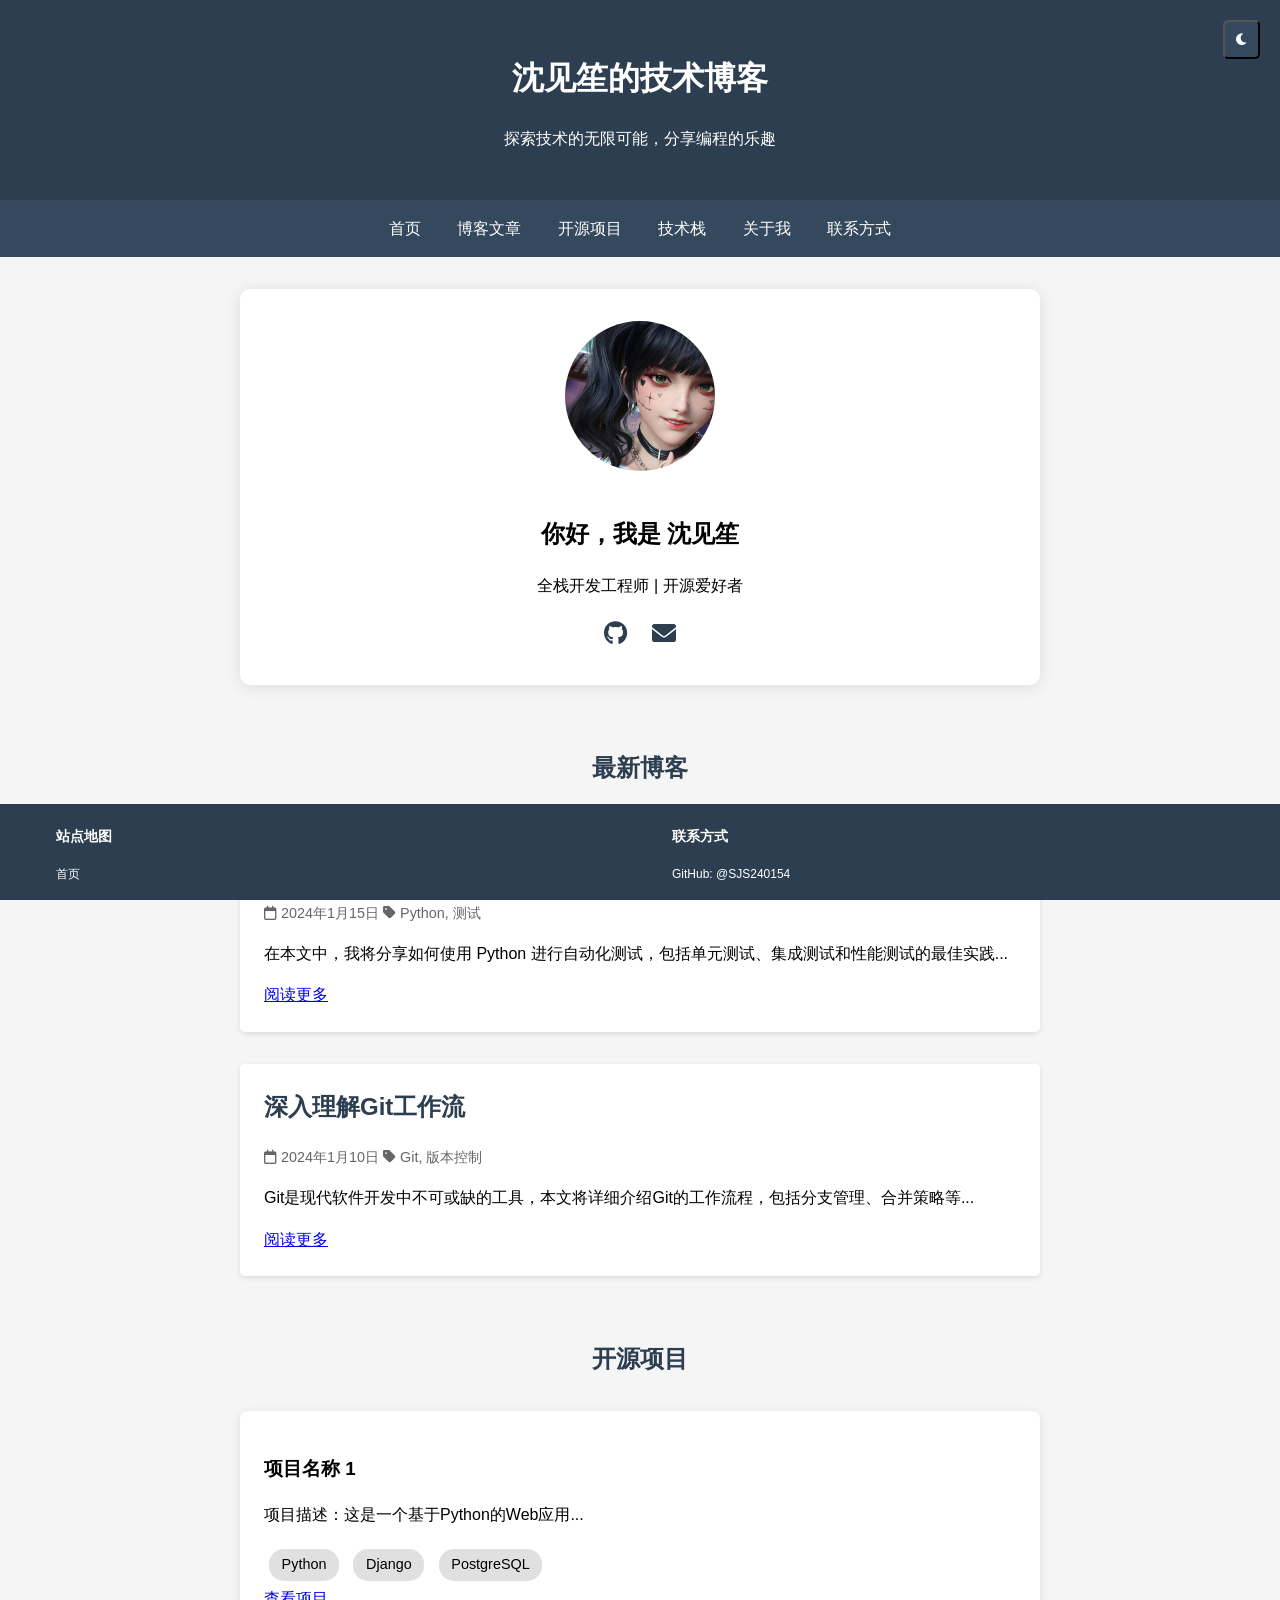
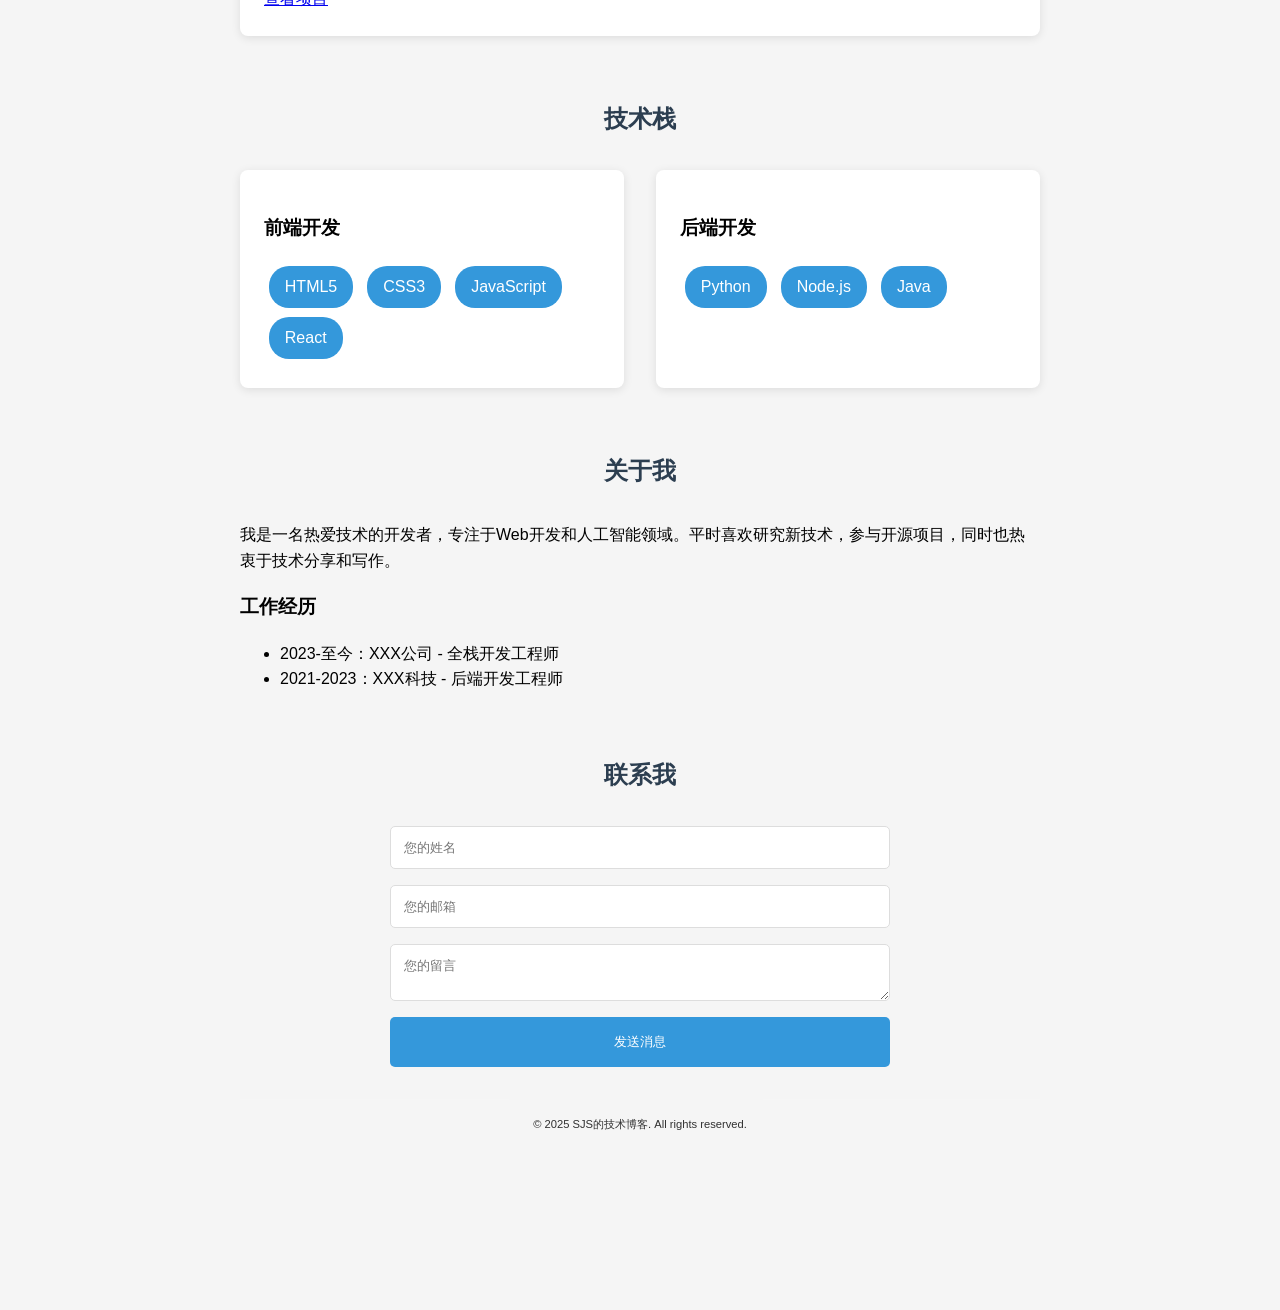
==== index.html @ a3d08c7d "a" ====
<!DOCTYPE html>
<html lang="zh-CN">
<head>
    <meta charset="UTF-8">
    <meta name="viewport" content="width=device-width, initial-scale=1.0">
    <title>沈见笙的技术博客</title>
    <link rel="stylesheet" href="assets/css/style.css">
    <link rel="stylesheet" href="https://cdnjs.cloudflare.com/ajax/libs/font-awesome/6.0.0/css/all.min.css">
</head>
<body>
    <header>
        <h1>沈见笙的技术博客</h1>
        <p>探索技术的无限可能，分享编程的乐趣</p>
        <button class="theme-switch" onclick="toggleDarkMode()">
            <i class="fas fa-moon"></i>
        </button>
    </header>

    <nav>
        <ul>
            <li><a href="#home">首页</a></li>
            <li><a href="#blog">博客文章</a></li>
            <li><a href="#projects">开源项目</a></li>
            <li><a href="#skills">技术栈</a></li>
            <li><a href="#about">关于我</a></li>
            <li><a href="#contact">联系方式</a></li>
        </ul>
    </nav>

    <div class="container">
        <section id="home" class="section">
            <div class="profile-card">
                <img src="assets/images/avatar.jpg" alt="个人头像" class="avatar">
                <h2>你好，我是 沈见笙</h2>
                <p class="subtitle">全栈开发工程师 | 开源爱好者</p>
                <div class="social-links">
                    <a href="https://github.com/SJS240154" target="_blank"><i class="fab fa-github"></i></a>
                    <a href="mailto:your.email@example.com"><i class="fas fa-envelope"></i></a>
                </div>
            </div>
        </section>

        <section id="blog" class="section">
            <h2 class="section-title">最新博客</h2>
            <article class="post">
                <h2>Python自动化测试实践</h2>
                <div class="post-meta">
                    <span><i class="far fa-calendar"></i> 2024年1月15日</span>
                    <span><i class="fas fa-tag"></i> Python, 测试</span>
                </div>
                <p>在本文中，我将分享如何使用 Python 进行自动化测试，包括单元测试、集成测试和性能测试的最佳实践...</p>
                <a href="#" class="read-more">阅读更多</a>
            </article>

            <article class="post">
                <h2>深入理解Git工作流</h2>
                <div class="post-meta">
                    <span><i class="far fa-calendar"></i> 2024年1月10日</span>
                    <span><i class="fas fa-tag"></i> Git, 版本控制</span>
                </div>
                <p>Git是现代软件开发中不可或缺的工具，本文将详细介绍Git的工作流程，包括分支管理、合并策略等...</p>
                <a href="#" class="read-more">阅读更多</a>
            </article>
        </section>

        <section id="projects" class="section">
            <h2 class="section-title">开源项目</h2>
            <div class="project-grid">
                <div class="project-card">
                    <h3>项目名称 1</h3>
                    <p>项目描述：这是一个基于Python的Web应用...</p>
                    <div class="tech-stack">
                        <span>Python</span>
                        <span>Django</span>
                        <span>PostgreSQL</span>
                    </div>
                    <a href="#" class="project-link">查看项目</a>
                </div>
                <!-- 可以添加更多项目卡片 -->
            </div>
        </section>

        <section id="skills" class="section">
            <h2 class="section-title">技术栈</h2>
            <div class="skills-container">
                <div class="skill-category">
                    <h3>前端开发</h3>
                    <div class="skill-items">
                        <span>HTML5</span>
                        <span>CSS3</span>
                        <span>JavaScript</span>
                        <span>React</span>
                    </div>
                </div>
                <div class="skill-category">
                    <h3>后端开发</h3>
                    <div class="skill-items">
                        <span>Python</span>
                        <span>Node.js</span>
                        <span>Java</span>
                    </div>
                </div>
            </div>
        </section>

        <section id="about" class="section">
            <h2 class="section-title">关于我</h2>
            <div class="about-content">
                <p>我是一名热爱技术的开发者，专注于Web开发和人工智能领域。平时喜欢研究新技术，参与开源项目，同时也热衷于技术分享和写作。</p>
                <div class="experience">
                    <h3>工作经历</h3>
                    <ul>
                        <li>2023-至今：XXX公司 - 全栈开发工程师</li>
                        <li>2021-2023：XXX科技 - 后端开发工程师</li>
                    </ul>
                </div>
            </div>
        </section>

        <section id="contact" class="section">
            <h2 class="section-title">联系我</h2>
            <div class="contact-form">
                <form id="contact-form">
                    <input type="text" placeholder="您的姓名" required>
                    <input type="email" placeholder="您的邮箱" required>
                    <textarea placeholder="您的留言" required></textarea>
                    <button type="submit">发送消息</button>
                </form>
            </div>
            <p class="copyright">&copy; 2025 SJS的技术博客. All rights reserved.</p>
        </section>
    </div>

    <footer>
        <div class="footer-content">
            <div class="footer-section">
                <h3>站点地图</h3>
                <a href="#home">首页</a>
            </div>
            <div class="footer-section">
                <h3>联系方式</h3>
                <a>GitHub: @SJS240154</a>
            </div>
        </div>
    </footer>
    
    <script src="assets/js/main.js"></script>
</body>
</html>
---- assets/css/style.css ----
body {
    font-family: 'Microsoft YaHei', sans-serif;
    line-height: 1.6;
    margin: 0;
    padding: 0;
    background-color: #f5f5f5;
}

header {
    background-color: #2c3e50;
    color: white;
    text-align: center;
    padding: 2rem 0;
    position: relative;
}

/* 添加暗色模式切换按钮样式 */
.theme-switch {
    position: absolute;
    right: 20px;
    top: 20px;
    cursor: pointer;
    padding: 10px;
    background: #34495e;
    border-radius: 5px;
    color: white;
}

.container {
    max-width: 800px;
    margin: 0 auto;
    padding: 2rem;
    margin-bottom: 60px; /* 为固定底部留出空间 */
}

.post {
    background-color: white;
    padding: 1.5rem;
    margin-bottom: 2rem;
    border-radius: 5px;
    box-shadow: 0 2px 5px rgba(0,0,0,0.1);
    transition: transform 0.3s ease;
}

.post:hover {
    transform: translateY(-5px);
}

.post h2 {
    color: #2c3e50;
    margin-top: 0;
}

.post-meta {
    color: #666;
    font-size: 0.9rem;
}

nav {
    background-color: #34495e;
    padding: 1rem 0;
    position: sticky;
    top: 0;
    z-index: 100;
}

nav ul {
    list-style: none;
    padding: 0;
    margin: 0;
    text-align: center;
}

nav ul li {
    display: inline;
    margin: 0 1rem;
}

nav ul li a {
    color: white;
    text-decoration: none;
    transition: color 0.3s ease;
}

nav ul li a:hover {
    color: #3498db;
}

footer {
    position: fixed;
    bottom: 0;
    width: 100%;
    height: auto; /* 取消固定高度，改为自动适应 */
    display: flex;
    flex-direction: column; /* 垂直排列子元素 */
    align-items: center;
    justify-content: center;
    padding: 0.5rem 1rem; /* 减少上下内边距 */
    background-color: #2c3e50;
    color: white;
    box-sizing: border-box;
    max-height: 6em; 
    overflow: hidden; 
    padding: 0.5rem 1rem; 
}

.footer-content {
    display: flex;
    justify-content: space-between; /* 两端对齐 */
    width: 100%;
    max-width: 1200px; /* 设置最大宽度 */
    margin: 0 auto; /* 水平居中 */
    flex-wrap: wrap; /* 允许换行 */
    line-height: 1.5em; /* 减小行高，原来 2em 改为 1.5em，增加可显示内容 */
    padding: 0; /* 减少内边距 */
}

.footer-section {
    flex: 1; /* 平均分配宽度 */
    text-align: center; /* 居中对齐文本 */
    font-size: 0.9rem; /* 调整字体大小 */
    margin: 0.5rem 0; /* 设置上下间距 */
    margin: 0; /* 减少外边距 */
    font-size: 0.8rem; /* 适当减小字体大小 */
    margin: 0 0.5rem; /* 适当增加左右外边距，让内容有间隔 */
    font-size: 0.75rem; /* 进一步减小字体大小 */
    white-space: nowrap; /* 防止文字换行 */
    overflow: hidden; /* 隐藏超出部分 */
    text-overflow: ellipsis; /* 超出部分用省略号显示 */
}

.copyright {
    margin-top: 0.5rem; /* 设置版权信息与上方内容的间距 */
    font-size: 0.8rem; /* 减小字体大小 */
    opacity: 0.8; /* 调整透明度 */
    width: 100%;
    text-align: center; /* 居中对齐版权信息 */
    margin-top: 0; /* 减少顶部间距 */
    font-size: 0.7rem; /* 减小字体大小 */
}

/* 暗色模式适配 */
.dark-mode footer {
    background-color: #1a1a1a;
}

/* 调整容器底部间距 */
.container {
    max-width: 800px;
    margin: 0 auto;
    padding: 2rem;
    margin-bottom: 80px; /* 增加底部间距 */
}

/* 暗色模式样式 */
body.dark-mode {
    background-color: #1a1a1a;
}

.dark-mode .post {
    background-color: #2c2c2c;
    color: #ffffff;
}

.dark-mode .post h2 {
    color: #ffffff;
}

.dark-mode .post-meta {
    color: #bbbbbb;
}

/* 在原有样式基础上添加以下内容 */

.section {
    margin-bottom: 4rem;
}

.section-title {
    text-align: center;
    color: #2c3e50;
    margin-bottom: 2rem;
}

/* 个人资料卡片 */
.profile-card {
    text-align: center;
    padding: 2rem;
    background: white;
    border-radius: 10px;
    box-shadow: 0 2px 15px rgba(0,0,0,0.1);
}

.avatar {
    width: 150px;
    height: 150px;
    border-radius: 50%;
    margin-bottom: 1rem;
}

.social-links a {
    color: #2c3e50;
    margin: 0 10px;
    font-size: 1.5rem;
    transition: color 0.3s;
}

.social-links a:hover {
    color: #3498db;
}

/* 项目卡片 */
.project-grid {
    display: grid;
    grid-template-columns: repeat(auto-fit, minmax(250px, 1fr));
    gap: 2rem;
}

.project-card {
    background: white;
    padding: 1.5rem;
    border-radius: 8px;
    box-shadow: 0 2px 10px rgba(0,0,0,0.1);
}

.tech-stack span {
    display: inline-block;
    background: #e0e0e0;
    padding: 0.3rem 0.8rem;
    border-radius: 15px;
    margin: 0.3rem;
    font-size: 0.9rem;
}

/* 技能展示 */
.skills-container {
    display: grid;
    grid-template-columns: repeat(auto-fit, minmax(200px, 1fr));
    gap: 2rem;
}

.skill-category {
    background: white;
    padding: 1.5rem;
    border-radius: 8px;
    box-shadow: 0 2px 10px rgba(0,0,0,0.1);
}

.skill-items span {
    display: inline-block;
    background: #3498db;
    color: white;
    padding: 0.5rem 1rem;
    border-radius: 20px;
    margin: 0.3rem;
}

/* 联系表单 */
.contact-form form {
    display: flex;
    flex-direction: column;
    gap: 1rem;
    max-width: 500px;
    margin: 0 auto;
}

.contact-form input,
.contact-form textarea {
    padding: 0.8rem;
    border: 1px solid #ddd;
    border-radius: 5px;
}

.contact-form button {
    background: #3498db;
    color: white;
    padding: 1rem;
    border: none;
    border-radius: 5px;
    cursor: pointer;
    transition: background 0.3s;
}

.contact-form button:hover {
    background: #2980b9;
}

/* 页脚样式 */
.footer-content {
    display: grid;
    grid-template-columns: repeat(auto-fit, minmax(100px, 1fr));
    gap: 2rem;
    padding: 2rem;
    max-width: 1200px;
    margin: 0 auto;
}

.footer-section {
    text-align: left;
}

.footer-section a {
    display: block;
    color: white;
    text-decoration: none;
    margin: 0.5rem 0;
}

.copyright {
    border-top: 1px solid rgba(255,255,255,0.1);
    padding-top: 1rem;
    margin-top: 2rem;
}

/* 暗色模式适配 */
.dark-mode .profile-card,
.dark-mode .project-card,
.dark-mode .skill-category {
    background: #2c2c2c;
    color: white;
}

.dark-mode .section-title {
    color: white;
}
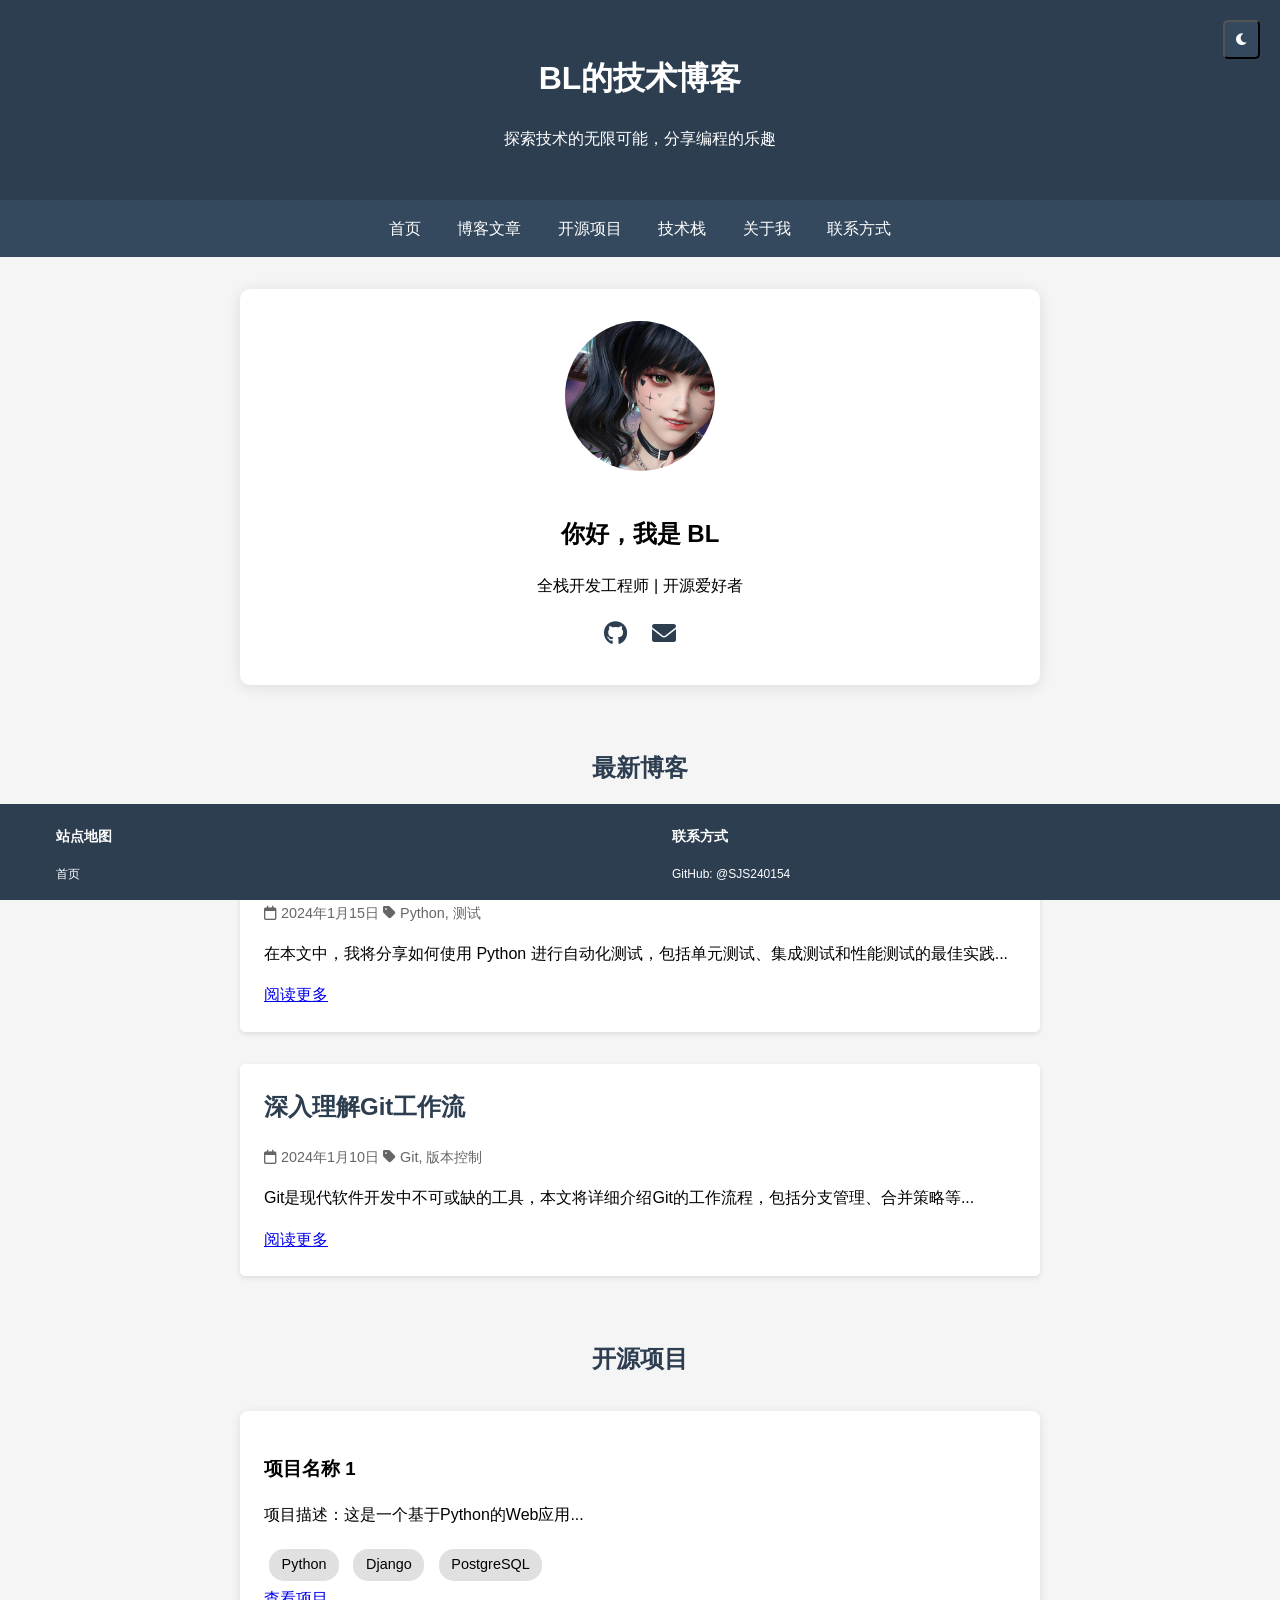
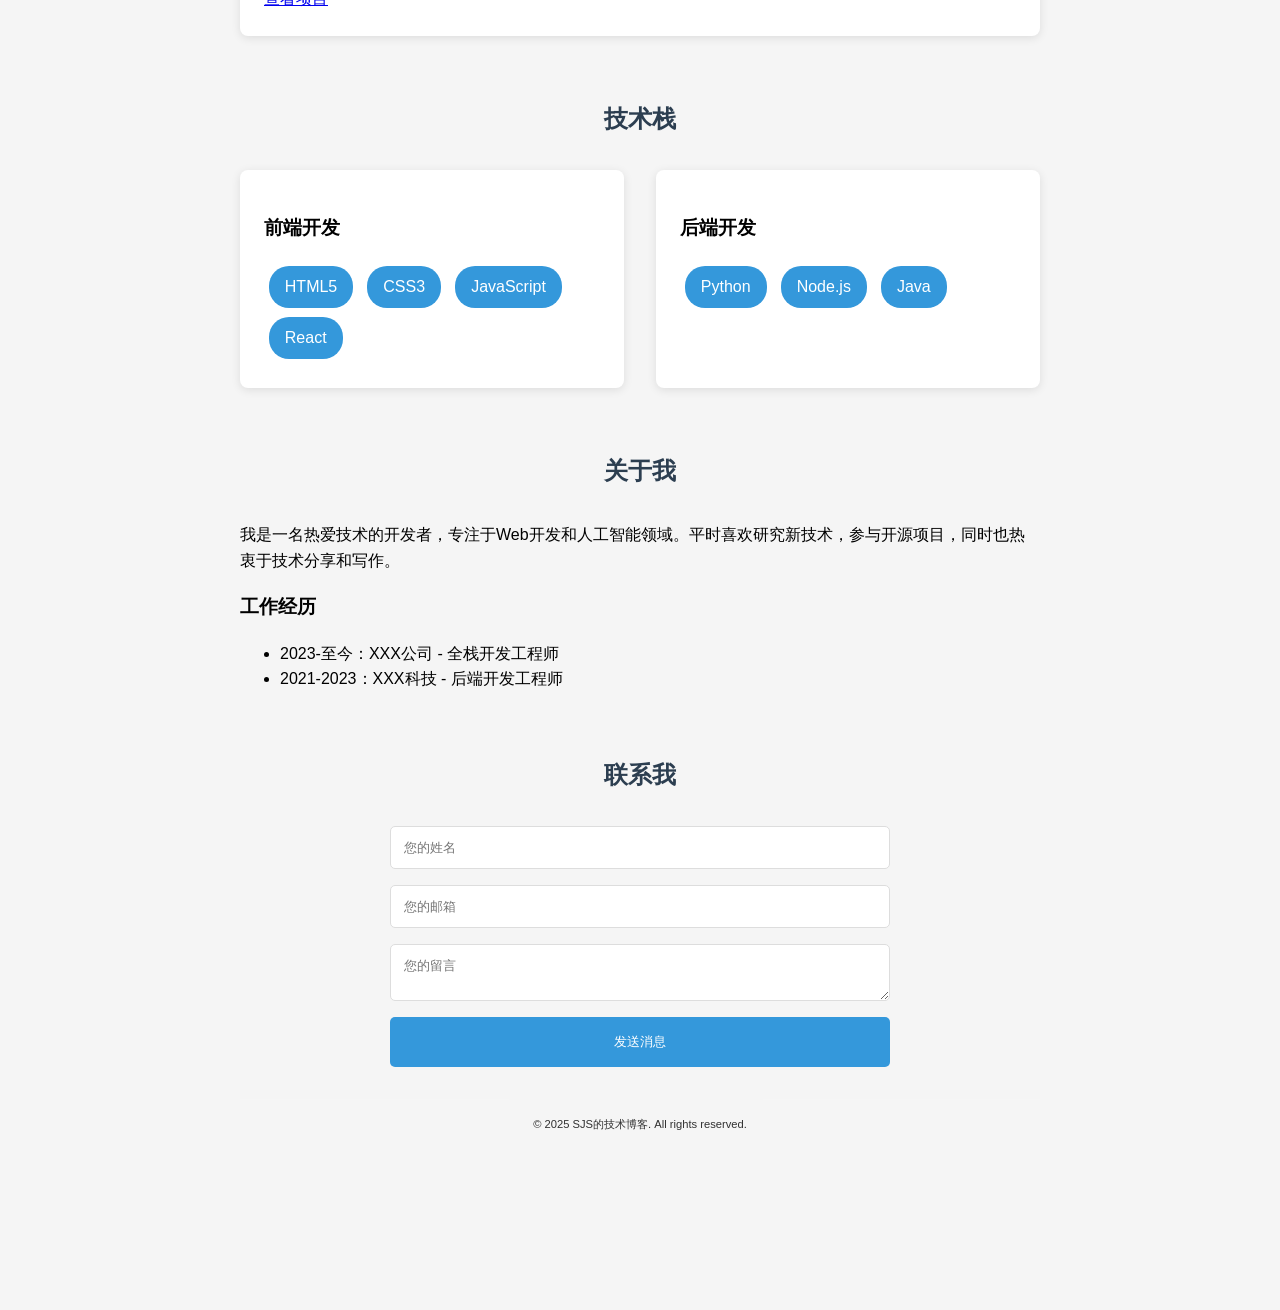
==== commit d29ce92f: "modified:   index.html" ====
--- a/index.html
+++ b/index.html
@@ -3,13 +3,13 @@
 <head>
     <meta charset="UTF-8">
     <meta name="viewport" content="width=device-width, initial-scale=1.0">
-    <title>沈见笙的技术博客</title>
+    <title>BL的技术博客</title>
     <link rel="stylesheet" href="assets/css/style.css">
     <link rel="stylesheet" href="https://cdnjs.cloudflare.com/ajax/libs/font-awesome/6.0.0/css/all.min.css">
 </head>
 <body>
     <header>
-        <h1>沈见笙的技术博客</h1>
+        <h1>BL的技术博客</h1>
         <p>探索技术的无限可能，分享编程的乐趣</p>
         <button class="theme-switch" onclick="toggleDarkMode()">
             <i class="fas fa-moon"></i>
@@ -31,7 +31,7 @@
         <section id="home" class="section">
             <div class="profile-card">
                 <img src="assets/images/avatar.jpg" alt="个人头像" class="avatar">
-                <h2>你好，我是 沈见笙</h2>
+                <h2>你好，我是 BL</h2>
                 <p class="subtitle">全栈开发工程师 | 开源爱好者</p>
                 <div class="social-links">
                     <a href="https://github.com/SJS240154" target="_blank"><i class="fab fa-github"></i></a>
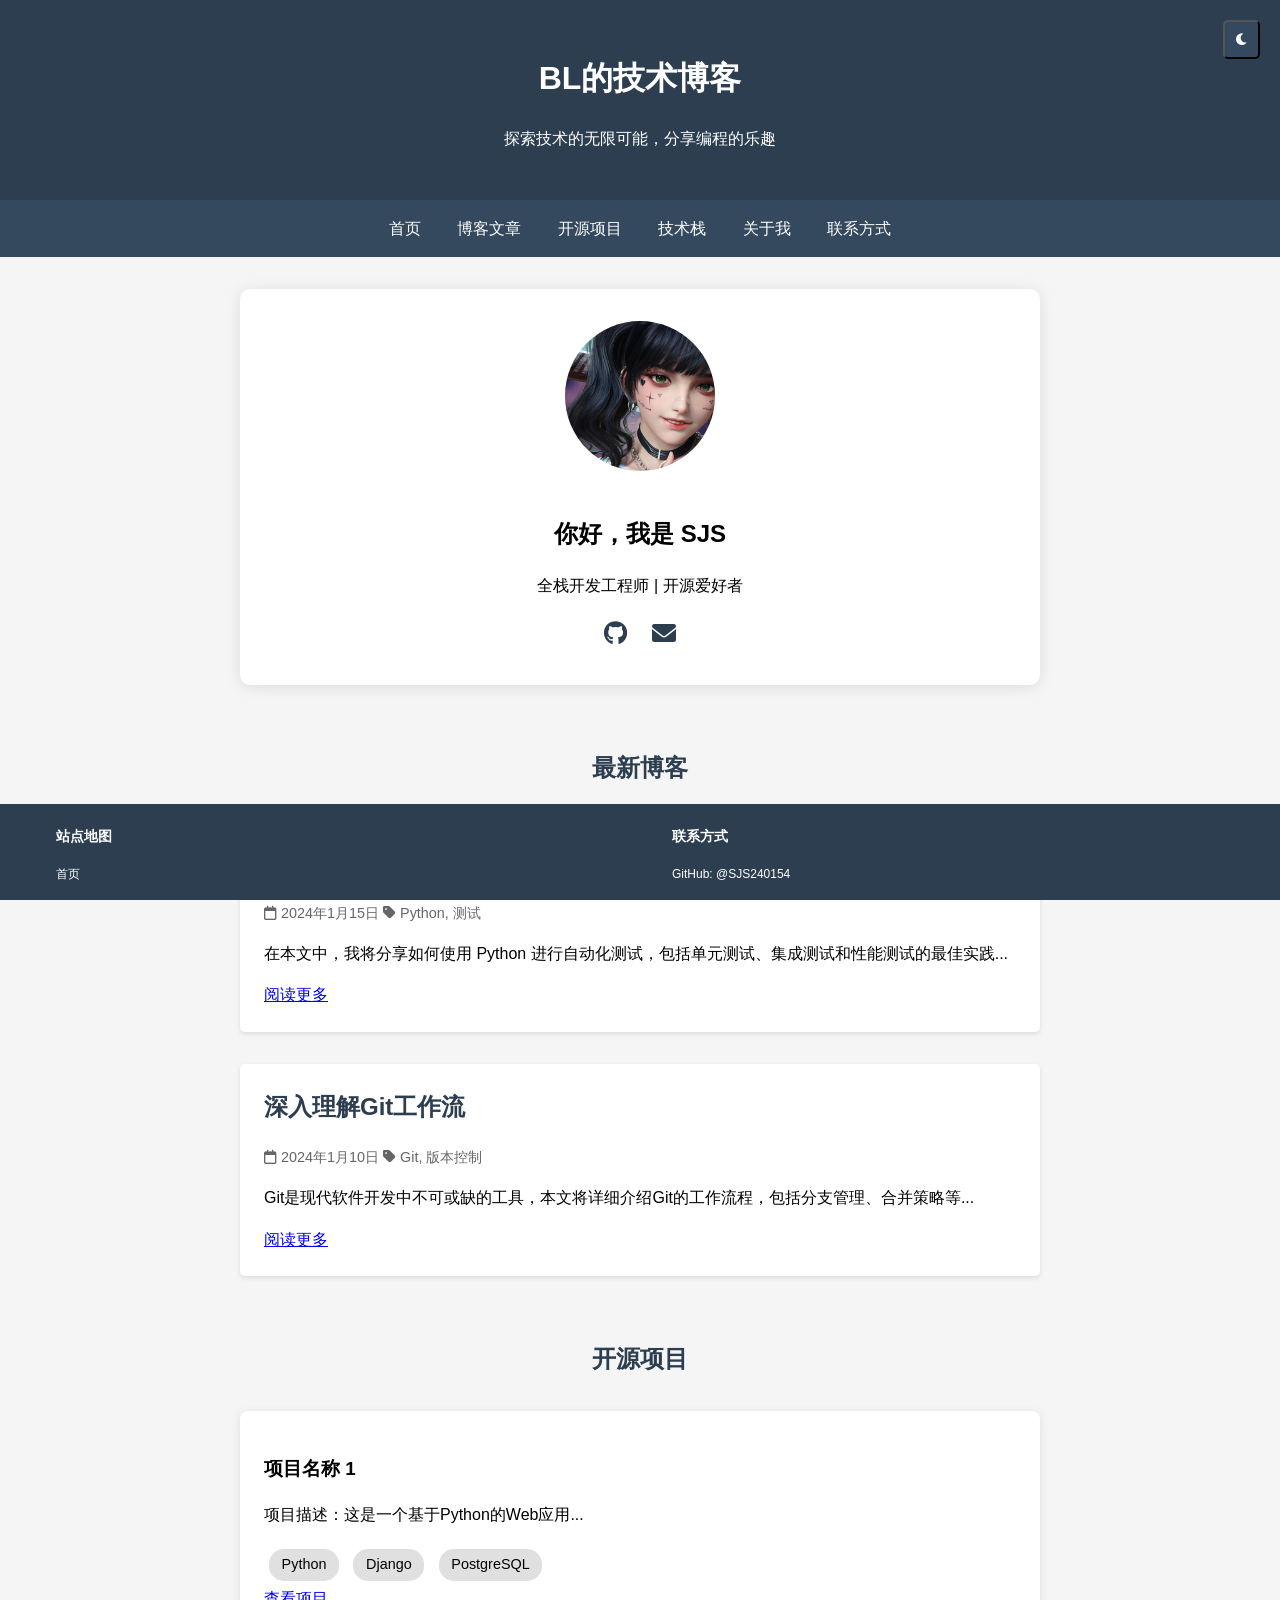
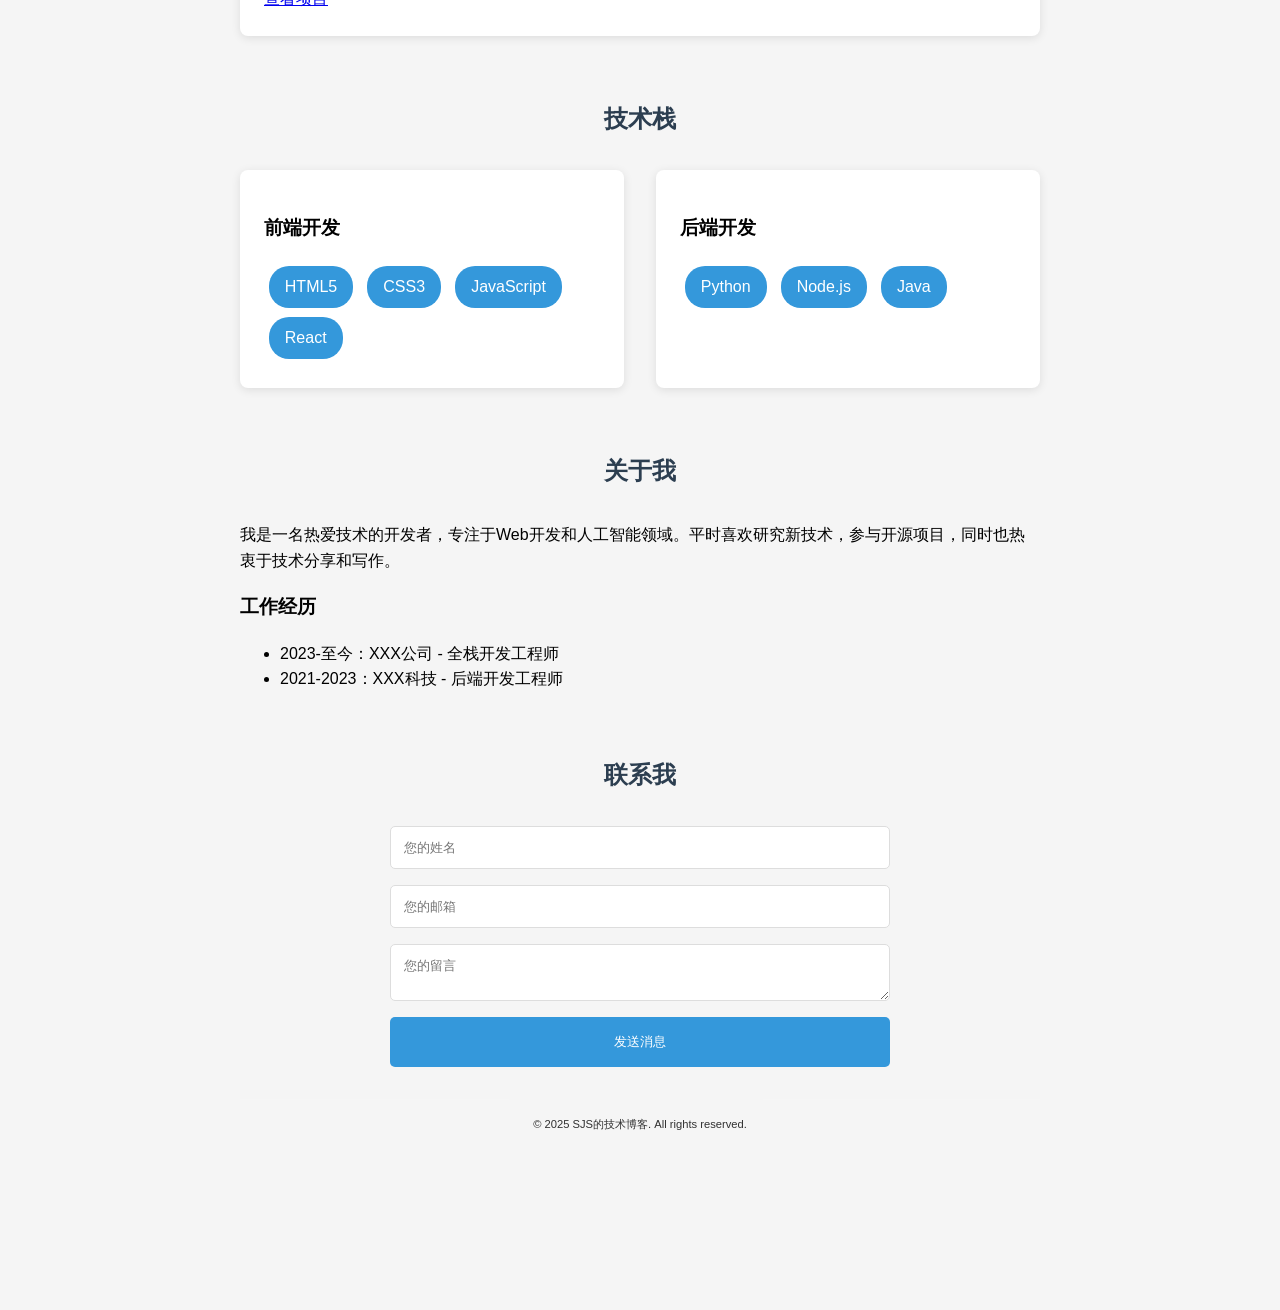
==== commit 316d1b99: "Merge branch 'main' of https://github.com/SJS240154/SJS240154.github.io" ====
--- a/index.html
+++ b/index.html
@@ -31,7 +31,7 @@
         <section id="home" class="section">
             <div class="profile-card">
                 <img src="assets/images/avatar.jpg" alt="个人头像" class="avatar">
-                <h2>你好，我是 BL</h2>
+                <h2>你好，我是 SJS</h2>
                 <p class="subtitle">全栈开发工程师 | 开源爱好者</p>
                 <div class="social-links">
                     <a href="https://github.com/SJS240154" target="_blank"><i class="fab fa-github"></i></a>
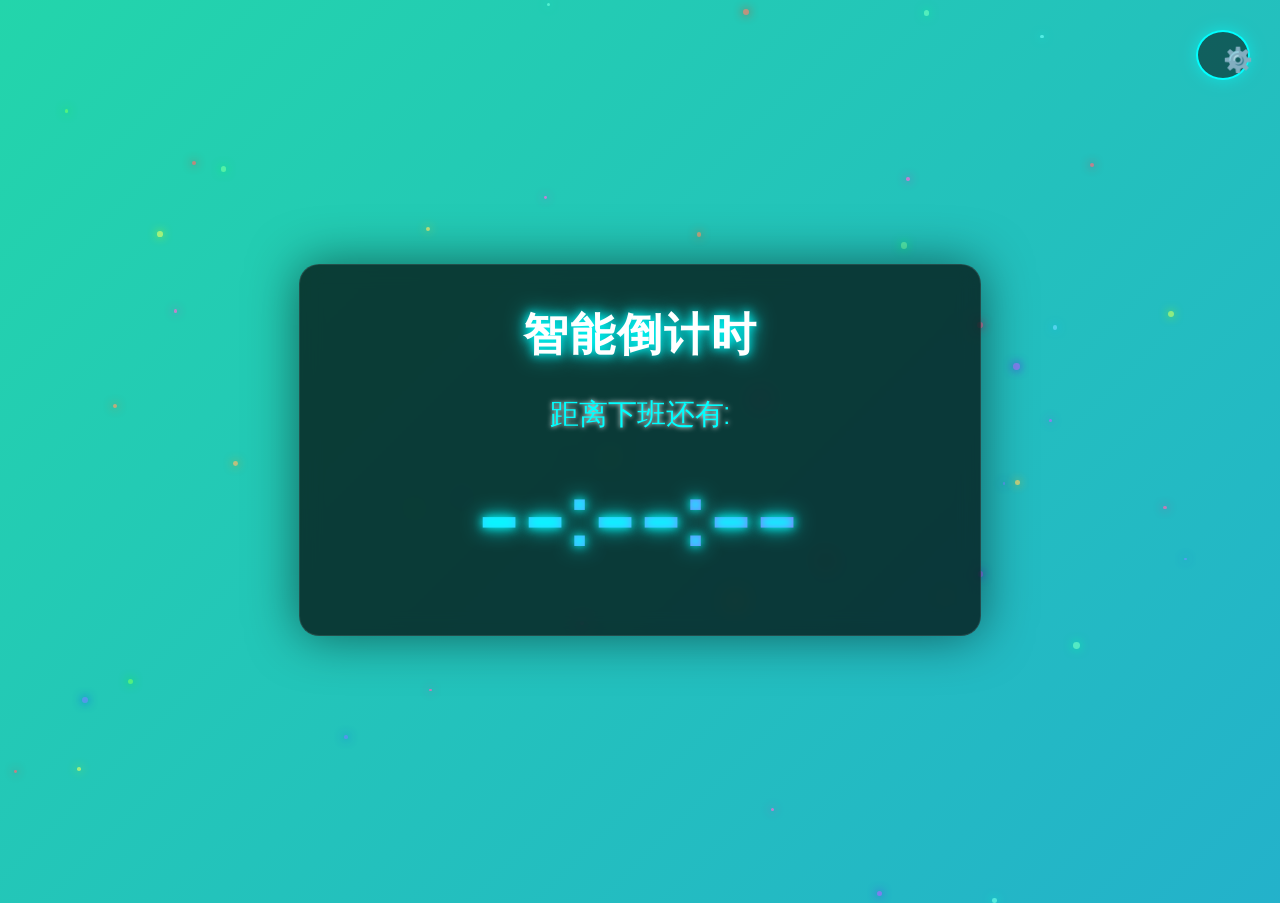
==== commit 3f1ce20d: "new file:   index-1.html 	modified:   index.html" ====
--- a/index.html
+++ b/index.html
@@ -1,149 +1,571 @@
 <!DOCTYPE html>
 <html lang="zh-CN">
+
 <head>
     <meta charset="UTF-8">
     <meta name="viewport" content="width=device-width, initial-scale=1.0">
-    <title>BL的技术博客</title>
-    <link rel="stylesheet" href="assets/css/style.css">
-    <link rel="stylesheet" href="https://cdnjs.cloudflare.com/ajax/libs/font-awesome/6.0.0/css/all.min.css">
+    <title>智能上下班倒计时</title>
+    <link href="https://fonts.googleapis.com/css2?family=Orbitron:wght@400;700&family=Press+Start+2P&display=swap"
+        rel="stylesheet">
+    <style>
+        body {
+            font-family: 'Arial', sans-serif;
+            background: linear-gradient(-45deg, #ee7752, #e73c7e, #23a6d5, #23d5ab);
+            background-size: 400% 400%;
+            animation: gradientBG 15s ease infinite;
+            display: flex;
+            justify-content: center;
+            align-items: center;
+            height: 100vh;
+            margin: 0;
+            color: white;
+            overflow: hidden;
+        }
+
+        @keyframes gradientBG {
+            0% {
+                background-position: 0% 50%;
+            }
+
+            50% {
+                background-position: 100% 50%;
+            }
+
+            100% {
+                background-position: 0% 50%;
+            }
+        }
+
+        .container {
+            text-align: center;
+            background: rgba(0, 0, 0, 0.7);
+            padding: 40px;
+            border-radius: 20px;
+            box-shadow: 0 0 50px rgba(0, 0, 0, 0.5);
+            backdrop-filter: blur(10px);
+            border: 1px solid rgba(255, 255, 255, 0.1);
+            position: relative;
+            z-index: 10;
+            width: 80%;
+            max-width: 600px;
+        }
+
+        h1 {
+            margin-top: 0;
+            font-size: 2.8em;
+            text-shadow: 0 0 10px #00ffff, 0 0 20px #00ffff;
+            font-family: 'Press Start 2P', cursive;
+            letter-spacing: 2px;
+            margin-bottom: 30px;
+            color: #fff;
+            animation: glow 2s ease-in-out infinite alternate;
+        }
+
+        @keyframes glow {
+            from {
+                text-shadow: 0 0 5px #fff, 0 0 10px #fff, 0 0 15px #00ffff, 0 0 20px #00ffff;
+            }
+
+            to {
+                text-shadow: 0 0 10px #fff, 0 0 20px #fff, 0 0 30px #00ffff, 0 0 40px #00ffff;
+            }
+        }
+
+        .time-display {
+            font-size: 5em;
+            font-weight: bold;
+            margin: 30px 0;
+            text-shadow: 0 0 10px #00ffff, 0 0 20px #00ffff;
+            font-family: 'Orbitron', sans-serif;
+            letter-spacing: 5px;
+            background: linear-gradient(to right, #00ffff, #ff00ff);
+            -webkit-background-clip: text;
+            -webkit-text-fill-color: transparent;
+            position: relative;
+            animation: shake 0.5s ease-in-out infinite alternate;
+        }
+
+        @keyframes shake {
+            0% {
+                transform: translateX(-2px);
+            }
+
+            100% {
+                transform: translateX(2px);
+            }
+        }
+
+        .message {
+            font-size: 1.8em;
+            margin-bottom: 30px;
+            font-family: 'Orbitron', sans-serif;
+            text-shadow: 0 0 5px #fff;
+            color: #00ffff;
+        }
+
+        /* 设置按钮样式 */
+        .settings-btn {
+            position: absolute;
+            top: 20px;
+            right: 20px;
+            background: rgba(0, 0, 0, 0.5);
+            border: 2px solid #00ffff;
+            color: #00ffff;
+            width: 50px;
+            height: 50px;
+            border-radius: 50%;
+            font-size: 1.5em;
+            cursor: pointer;
+            transition: all 0.3s;
+            z-index: 100;
+        }
+
+        .settings-btn:hover {
+            background: rgba(0, 255, 255, 0.2);
+            transform: rotate(90deg);
+        }
+
+        /* 弹窗样式 */
+        .modal {
+            display: none;
+            position: fixed;
+            top: 0;
+            left: 0;
+            width: 100%;
+            height: 100%;
+            background: rgba(0, 0, 0, 0.8);
+            z-index: 1000;
+            justify-content: center;
+            align-items: center;
+        }
+
+        .modal-content {
+            background: rgba(0, 0, 0, 0.9);
+            padding: 30px;
+            border-radius: 20px;
+            border: 2px solid #00ffff;
+            box-shadow: 0 0 30px #00ffff;
+            width: 90%;
+            max-width: 500px;
+            position: relative;
+        }
+
+        .close-btn {
+            position: absolute;
+            top: 10px;
+            right: 15px;
+            font-size: 2em;
+            cursor: pointer;
+            color: #ff00ff;
+        }
+
+        .close-btn:hover {
+            color: #ff0000;
+        }
+
+        .time-input-group {
+            display: flex;
+            justify-content: center;
+            align-items: center;
+            gap: 10px;
+            margin: 20px 0;
+        }
+
+        .time-input-group label {
+            font-size: 1.2em;
+            min-width: 120px;
+            text-align: right;
+        }
+
+        input[type="number"] {
+            padding: 12px;
+            font-size: 1.1em;
+            border: 2px solid #00ffff;
+            border-radius: 10px;
+            margin: 0 5px;
+            background: rgba(0, 0, 0, 0.5);
+            color: white;
+            text-align: center;
+            outline: none;
+            width: 80px;
+        }
+
+        input[type="number"]:focus {
+            box-shadow: 0 0 15px #00ffff;
+        }
+
+        button {
+            padding: 12px 25px;
+            font-size: 1.1em;
+            background: linear-gradient(45deg, #00ffff, #ff00ff);
+            color: black;
+            font-weight: bold;
+            border: none;
+            border-radius: 10px;
+            cursor: pointer;
+            transition: all 0.3s;
+            box-shadow: 0 0 15px rgba(0, 255, 255, 0.5);
+            font-family: 'Orbitron', sans-serif;
+            margin: 10px;
+        }
+
+        button:hover {
+            transform: translateY(-3px);
+            box-shadow: 0 0 25px #00ffff;
+        }
+
+        .finished {
+            animation: pulse 0.5s infinite, explode 1s forwards;
+        }
+
+        @keyframes pulse {
+            0% {
+                transform: scale(1);
+            }
+
+            50% {
+                transform: scale(1.1);
+            }
+
+            100% {
+                transform: scale(1);
+            }
+        }
+
+        @keyframes explode {
+            0% {
+                text-shadow: 0 0 10px #00ffff;
+            }
+
+            100% {
+                text-shadow: 0 0 20px #ff0000, 0 0 30px #ff0000, 0 0 40px #ff0000, 0 0 50px #ff0000;
+            }
+        }
+
+        /* 粒子效果 */
+        .particles {
+            position: absolute;
+            top: 0;
+            left: 0;
+            width: 100%;
+            height: 100%;
+            z-index: 1;
+        }
+
+        .particle {
+            position: absolute;
+            width: 10px;
+            height: 10px;
+            background: rgba(0, 255, 255, 0.7);
+            border-radius: 50%;
+            box-shadow: 0 0 10px #00ffff;
+            animation: float 15s infinite linear;
+        }
+
+        @keyframes float {
+            to {
+                transform: translateY(-100px) rotate(360deg);
+                opacity: 0;
+            }
+        }
+
+        /* 数字跳动效果 */
+        .digit {
+            display: inline-block;
+            position: relative;
+        }
+
+        .digit::before {
+            content: attr(data-old);
+            position: absolute;
+            top: 0;
+            left: 0;
+            width: 100%;
+            height: 100%;
+            animation: flip 0.3s ease-in-out;
+        }
+
+        @keyframes flip {
+            0% {
+                transform: translateY(0);
+                opacity: 1;
+            }
+
+            100% {
+                transform: translateY(-100%);
+                opacity: 0;
+            }
+        }
+
+        .config-title {
+            font-size: 1.8em;
+            margin-bottom: 20px;
+            color: #00ffff;
+            text-align: center;
+        }
+
+        /* 成功提示弹窗 */
+        .success-modal {
+            display: none;
+            position: fixed;
+            top: 0;
+            left: 0;
+            width: 100%;
+            height: 100%;
+            background: rgba(0, 0, 0, 0.8);
+            z-index: 2000;
+            justify-content: center;
+            align-items: center;
+        }
+
+        .success-content {
+            background: rgba(0, 0, 0, 0.9);
+            padding: 30px;
+            border-radius: 20px;
+            border: 2px solid #00ff00;
+            box-shadow: 0 0 30px #00ff00;
+            width: 90%;
+            max-width: 400px;
+            text-align: center;
+            animation: successPulse 1s infinite;
+        }
+
+        @keyframes successPulse {
+            0% {
+                box-shadow: 0 0 10px #00ff00;
+            }
+
+            50% {
+                box-shadow: 0 0 30px #00ff00;
+            }
+
+            100% {
+                box-shadow: 0 0 10px #00ff00;
+            }
+        }
+
+        .success-icon {
+            font-size: 4em;
+            color: #00ff00;
+            margin-bottom: 20px;
+        }
+
+        .success-message {
+            font-size: 1.5em;
+            color: #00ff00;
+            font-family: 'Orbitron', sans-serif;
+        }
+    </style>
 </head>
+
 <body>
-    <header>
-        <h1>BL的技术博客</h1>
-        <p>探索技术的无限可能，分享编程的乐趣</p>
-        <button class="theme-switch" onclick="toggleDarkMode()">
-            <i class="fas fa-moon"></i>
-        </button>
-    </header>
-
-    <nav>
-        <ul>
-            <li><a href="#home">首页</a></li>
-            <li><a href="#blog">博客文章</a></li>
-            <li><a href="#projects">开源项目</a></li>
-            <li><a href="#skills">技术栈</a></li>
-            <li><a href="#about">关于我</a></li>
-            <li><a href="#contact">联系方式</a></li>
-        </ul>
-    </nav>
-
-    <div class="container">
-        <section id="home" class="section">
-            <div class="profile-card">
-                <img src="assets/images/avatar.jpg" alt="个人头像" class="avatar">
-                <h2>你好，我是 SJS</h2>
-                <p class="subtitle">全栈开发工程师 | 开源爱好者</p>
-                <div class="social-links">
-                    <a href="https://github.com/SJS240154" target="_blank"><i class="fab fa-github"></i></a>
-                    <a href="mailto:your.email@example.com"><i class="fas fa-envelope"></i></a>
-                </div>
+    <!-- 粒子背景 -->
+    <div class="particles" id="particles"></div>
+
+    <!-- 设置按钮 -->
+    <button class="settings-btn" onclick="openSettings()">⚙️</button>
+
+    <!-- 设置弹窗 -->
+    <div class="modal" id="settingsModal">
+        <div class="modal-content">
+            <span class="close-btn" onclick="closeSettings()">&times;</span>
+            <div class="config-title">设置工作时间</div>
+            <div class="time-input-group">
+                <label for="workStartHour">上班时间:</label>
+                <input type="number" id="workStartHour" min="0" max="23" value="9"> :
+                <input type="number" id="workStartMinute" min="0" max="59" value="0">
             </div>
-        </section>
-
-        <section id="blog" class="section">
-            <h2 class="section-title">最新博客</h2>
-            <article class="post">
-                <h2>Python自动化测试实践</h2>
-                <div class="post-meta">
-                    <span><i class="far fa-calendar"></i> 2024年1月15日</span>
-                    <span><i class="fas fa-tag"></i> Python, 测试</span>
-                </div>
-                <p>在本文中，我将分享如何使用 Python 进行自动化测试，包括单元测试、集成测试和性能测试的最佳实践...</p>
-                <a href="#" class="read-more">阅读更多</a>
-            </article>
-
-            <article class="post">
-                <h2>深入理解Git工作流</h2>
-                <div class="post-meta">
-                    <span><i class="far fa-calendar"></i> 2024年1月10日</span>
-                    <span><i class="fas fa-tag"></i> Git, 版本控制</span>
-                </div>
-                <p>Git是现代软件开发中不可或缺的工具，本文将详细介绍Git的工作流程，包括分支管理、合并策略等...</p>
-                <a href="#" class="read-more">阅读更多</a>
-            </article>
-        </section>
-
-        <section id="projects" class="section">
-            <h2 class="section-title">开源项目</h2>
-            <div class="project-grid">
-                <div class="project-card">
-                    <h3>项目名称 1</h3>
-                    <p>项目描述：这是一个基于Python的Web应用...</p>
-                    <div class="tech-stack">
-                        <span>Python</span>
-                        <span>Django</span>
-                        <span>PostgreSQL</span>
-                    </div>
-                    <a href="#" class="project-link">查看项目</a>
-                </div>
-                <!-- 可以添加更多项目卡片 -->
+            <div class="time-input-group">
+                <label for="workEndHour">下班时间:</label>
+                <input type="number" id="workEndHour" min="0" max="23" value="18"> :
+                <input type="number" id="workEndMinute" min="0" max="59" value="0">
             </div>
-        </section>
-
-        <section id="skills" class="section">
-            <h2 class="section-title">技术栈</h2>
-            <div class="skills-container">
-                <div class="skill-category">
-                    <h3>前端开发</h3>
-                    <div class="skill-items">
-                        <span>HTML5</span>
-                        <span>CSS3</span>
-                        <span>JavaScript</span>
-                        <span>React</span>
-                    </div>
-                </div>
-                <div class="skill-category">
-                    <h3>后端开发</h3>
-                    <div class="skill-items">
-                        <span>Python</span>
-                        <span>Node.js</span>
-                        <span>Java</span>
-                    </div>
-                </div>
-            </div>
-        </section>
-
-        <section id="about" class="section">
-            <h2 class="section-title">关于我</h2>
-            <div class="about-content">
-                <p>我是一名热爱技术的开发者，专注于Web开发和人工智能领域。平时喜欢研究新技术，参与开源项目，同时也热衷于技术分享和写作。</p>
-                <div class="experience">
-                    <h3>工作经历</h3>
-                    <ul>
-                        <li>2023-至今：XXX公司 - 全栈开发工程师</li>
-                        <li>2021-2023：XXX科技 - 后端开发工程师</li>
-                    </ul>
-                </div>
-            </div>
-        </section>
-
-        <section id="contact" class="section">
-            <h2 class="section-title">联系我</h2>
-            <div class="contact-form">
-                <form id="contact-form">
-                    <input type="text" placeholder="您的姓名" required>
-                    <input type="email" placeholder="您的邮箱" required>
-                    <textarea placeholder="您的留言" required></textarea>
-                    <button type="submit">发送消息</button>
-                </form>
-            </div>
-            <p class="copyright">&copy; 2025 SJS的技术博客. All rights reserved.</p>
-        </section>
-    </div>
-
-    <footer>
-        <div class="footer-content">
-            <div class="footer-section">
-                <h3>站点地图</h3>
-                <a href="#home">首页</a>
-            </div>
-            <div class="footer-section">
-                <h3>联系方式</h3>
-                <a>GitHub: @SJS240154</a>
+            <div>
+                <button onclick="setWorkTime()">保存设置</button>
+                <button onclick="loadConfig()">加载当前设置</button>
             </div>
         </div>
-    </footer>
-    
-    <script src="assets/js/main.js"></script>
+    </div>
+
+    <!-- 成功提示弹窗 -->
+    <div class="success-modal" id="successModal">
+        <div class="success-content">
+            <div class="success-icon">✓</div>
+            <div class="success-message" id="successMessage">设置保存成功!</div>
+        </div>
+    </div>
+
+    <div class="container">
+        <h1>智能倒计时</h1>
+        <div class="message" id="message">距离下班还有:</div>
+        <div class="time-display" id="countdown">--:--:--</div>
+    </div>
+
+    <script>
+        // 创建粒子效果
+        function createParticles() {
+            const particlesContainer = document.getElementById('particles');
+            const particleCount = 50;
+
+            for (let i = 0; i < particleCount; i++) {
+                const particle = document.createElement('div');
+                particle.className = 'particle';
+
+                // 随机位置
+                const posX = Math.random() * 100;
+                const posY = Math.random() * 100;
+                const size = Math.random() * 5 + 2;
+                const animationDuration = Math.random() * 20 + 10;
+                const animationDelay = Math.random() * 5;
+                const hue = Math.random() * 360;
+
+                particle.style.left = `${posX}%`;
+                particle.style.top = `${posY}%`;
+                particle.style.width = `${size}px`;
+                particle.style.height = `${size}px`;
+                particle.style.animationDuration = `${animationDuration}s`;
+                particle.style.animationDelay = `${animationDelay}s`;
+                particle.style.background = `hsla(${hue}, 100%, 70%, 0.7)`;
+                particle.style.boxShadow = `0 0 10px hsla(${hue}, 100%, 50%, 0.8)`;
+
+                particlesContainer.appendChild(particle);
+            }
+        }
+
+        // 上一个显示的时间（用于动画效果）
+        let lastTime = "";
+
+        // 打开设置弹窗
+        function openSettings() {
+            document.getElementById('settingsModal').style.display = 'flex';
+            loadConfig();
+        }
+
+        // 关闭设置弹窗
+        function closeSettings() {
+            document.getElementById('settingsModal').style.display = 'none';
+        }
+
+        // 显示成功提示
+        function showSuccess(message) {
+            document.getElementById('successMessage').textContent = message;
+            document.getElementById('successModal').style.display = 'flex';
+
+            // 2秒后自动关闭
+            setTimeout(function () {
+                document.getElementById('successModal').style.display = 'none';
+            }, 2000);
+        }
+
+        // 点击弹窗外部关闭弹窗
+        window.onclick = function (event) {
+            const settingsModal = document.getElementById('settingsModal');
+            const successModal = document.getElementById('successModal');
+
+            if (event.target == settingsModal) {
+                closeSettings();
+            } else if (event.target == successModal) {
+                successModal.style.display = 'none';
+            }
+        }
+
+        // 更新倒计时
+        function updateCountdown() {
+            fetch('/api/countdown')
+                .then(response => response.json())
+                .then(data => {
+                    if (data.finished) {
+                        document.getElementById('countdown').textContent = '时间到了!';
+                        document.getElementById('countdown').className = 'time-display finished';
+                        document.getElementById('message').textContent = '🎉 时间到了! 🎉';
+                    } else {
+                        document.getElementById('message').textContent = data.message;
+                        const timeString = data.formatted;
+
+                        // 添加数字跳动效果
+                        if (lastTime !== timeString) {
+                            const countdownElement = document.getElementById('countdown');
+                            const digits = timeString.split('');
+                            let html = '';
+
+                            for (let i = 0; i < digits.length; i++) {
+                                if (digits[i] === ':') {
+                                    html += '<span>:</span>';
+                                } else {
+                                    html += `<span class="digit">${digits[i]}</span>`;
+                                }
+                            }
+
+                            countdownElement.innerHTML = html;
+                            lastTime = timeString;
+                        }
+                    }
+                })
+                .catch(error => {
+                    console.error('Error fetching countdown:', error);
+                });
+        }
+
+        // 设置工作时间
+        function setWorkTime() {
+            const startHour = document.getElementById('workStartHour').value;
+            const startMinute = document.getElementById('workStartMinute').value;
+            const endHour = document.getElementById('workEndHour').value;
+            const endMinute = document.getElementById('workEndMinute').value;
+
+            fetch('/api/set_work_time', {
+                method: 'POST',
+                headers: {
+                    'Content-Type': 'application/json',
+                },
+                body: JSON.stringify({
+                    start_hour: parseInt(startHour),
+                    start_minute: parseInt(startMinute),
+                    end_hour: parseInt(endHour),
+                    end_minute: parseInt(endMinute)
+                })
+            })
+                .then(response => response.json())
+                .then(data => {
+                    // 使用自定义成功提示弹窗
+                    showSuccess(data.message);
+                    // 重新加载倒计时
+                    updateCountdown();
+                    // 关闭设置弹窗
+                    closeSettings();
+                })
+                .catch(error => {
+                    console.error('Error setting work time:', error);
+                    showSuccess('设置失败');
+                });
+        }
+
+        // 加载当前配置
+        function loadConfig() {
+            fetch('/api/get_config')
+                .then(response => response.json())
+                .then(data => {
+                    document.getElementById('workStartHour').value = data.work_start_hour;
+                    document.getElementById('workStartMinute').value = data.work_start_minute;
+                    document.getElementById('workEndHour').value = data.work_end_hour;
+                    document.getElementById('workEndMinute').value = data.work_end_minute;
+                })
+                .catch(error => {
+                    console.error('Error loading config:', error);
+                });
+        }
+
+        // 页面加载完成后创建粒子并初始化
+        window.addEventListener('load', function () {
+            createParticles();
+        });
+
+        // 每秒更新一次倒计时
+        setInterval(updateCountdown, 1000);
+
+        // 初始化
+        updateCountdown();
+    </script>
 </body>
-</html>
+
+</html>
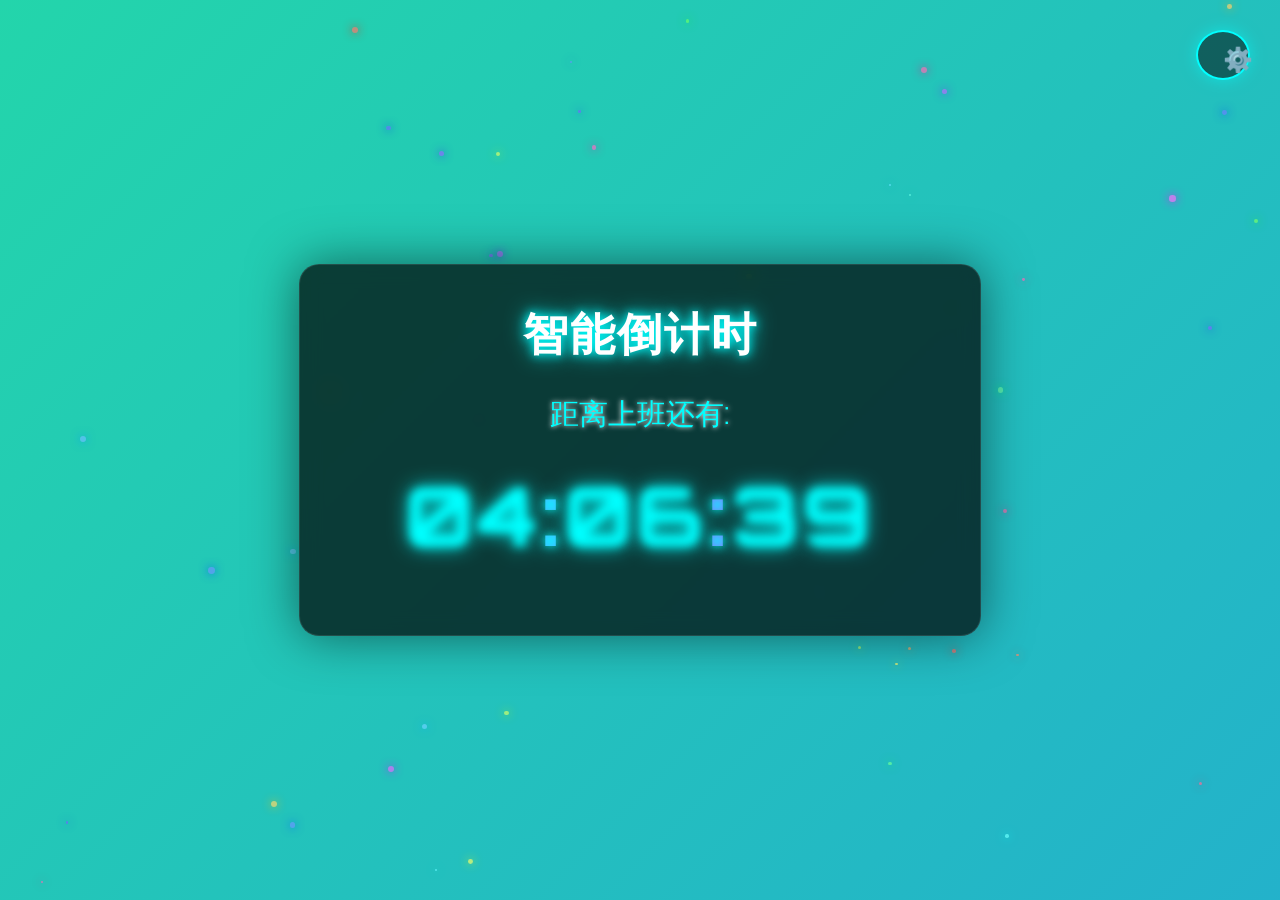
==== commit 9bad05f7: "modified:   index.html" ====
--- a/index.html
+++ b/index.html
@@ -402,6 +402,12 @@
     </div>
 
     <script>
+        // 默认工作时间配置 (存储在localStorage中)
+        const DEFAULT_WORK_START_HOUR = 9;
+        const DEFAULT_WORK_START_MINUTE = 0;
+        const DEFAULT_WORK_END_HOUR = 18;
+        const DEFAULT_WORK_END_MINUTE = 0;
+
         // 创建粒子效果
         function createParticles() {
             const particlesContainer = document.getElementById('particles');
@@ -471,39 +477,88 @@
 
         // 更新倒计时
         function updateCountdown() {
-            fetch('/api/countdown')
-                .then(response => response.json())
-                .then(data => {
-                    if (data.finished) {
-                        document.getElementById('countdown').textContent = '时间到了!';
-                        document.getElementById('countdown').className = 'time-display finished';
-                        document.getElementById('message').textContent = '🎉 时间到了! 🎉';
-                    } else {
-                        document.getElementById('message').textContent = data.message;
-                        const timeString = data.formatted;
-
-                        // 添加数字跳动效果
-                        if (lastTime !== timeString) {
-                            const countdownElement = document.getElementById('countdown');
-                            const digits = timeString.split('');
-                            let html = '';
-
-                            for (let i = 0; i < digits.length; i++) {
-                                if (digits[i] === ':') {
-                                    html += '<span>:</span>';
-                                } else {
-                                    html += `<span class="digit">${digits[i]}</span>`;
-                                }
-                            }
-
-                            countdownElement.innerHTML = html;
-                            lastTime = timeString;
+            // 获取当前时间
+            const now = new Date();
+            
+            // 获取工作时间配置
+            const config = getConfig();
+            const workStartHour = config.work_start_hour;
+            const workStartMinute = config.work_start_minute;
+            const workEndHour = config.work_end_hour;
+            const workEndMinute = config.work_end_minute;
+            
+            // 创建今天的工作开始和结束时间
+            const workStart = new Date(now);
+            workStart.setHours(workStartHour, workStartMinute, 0, 0);
+            
+            const workEnd = new Date(now);
+            workEnd.setHours(workEndHour, workEndMinute, 0, 0);
+            
+            let timeDiff, message, finished = false;
+            
+            // 判断当前时间阶段
+            if (now < workStart) {
+                // 上班前
+                timeDiff = workStart - now;
+                message = "距离上班还有:";
+            } else if (now >= workStart && now < workEnd) {
+                // 工作中
+                timeDiff = workEnd - now;
+                message = "距离下班还有:";
+            } else {
+                // 下班后
+                finished = true;
+                message = "🎉 时间到了! 🎉";
+            }
+            
+            if (finished) {
+                document.getElementById('countdown').textContent = '时间到了!';
+                document.getElementById('countdown').className = 'time-display finished';
+                document.getElementById('message').textContent = message;
+            } else {
+                // 计算小时、分钟、秒
+                const hours = Math.floor(timeDiff / (1000 * 60 * 60));
+                const minutes = Math.floor((timeDiff % (1000 * 60 * 60)) / (1000 * 60));
+                const seconds = Math.floor((timeDiff % (1000 * 60)) / 1000);
+                
+                const timeString = `${hours.toString().padStart(2, '0')}:${minutes.toString().padStart(2, '0')}:${seconds.toString().padStart(2, '0')}`;
+                
+                document.getElementById('message').textContent = message;
+                
+                // 添加数字跳动效果
+                if (lastTime !== timeString) {
+                    const countdownElement = document.getElementById('countdown');
+                    const digits = timeString.split('');
+                    let html = '';
+
+                    for (let i = 0; i < digits.length; i++) {
+                        if (digits[i] === ':') {
+                            html += '<span>:</span>';
+                        } else {
+                            html += `<span class="digit">${digits[i]}</span>`;
                         }
                     }
-                })
-                .catch(error => {
-                    console.error('Error fetching countdown:', error);
-                });
+
+                    countdownElement.innerHTML = html;
+                    lastTime = timeString;
+                }
+            }
+        }
+
+        // 获取配置信息
+        function getConfig() {
+            const configStr = localStorage.getItem('workTimeConfig');
+            if (configStr) {
+                return JSON.parse(configStr);
+            } else {
+                // 返回默认配置
+                return {
+                    work_start_hour: DEFAULT_WORK_START_HOUR,
+                    work_start_minute: DEFAULT_WORK_START_MINUTE,
+                    work_end_hour: DEFAULT_WORK_END_HOUR,
+                    work_end_minute: DEFAULT_WORK_END_MINUTE
+                };
+            }
         }
 
         // 设置工作时间
@@ -513,46 +568,31 @@
             const endHour = document.getElementById('workEndHour').value;
             const endMinute = document.getElementById('workEndMinute').value;
 
-            fetch('/api/set_work_time', {
-                method: 'POST',
-                headers: {
-                    'Content-Type': 'application/json',
-                },
-                body: JSON.stringify({
-                    start_hour: parseInt(startHour),
-                    start_minute: parseInt(startMinute),
-                    end_hour: parseInt(endHour),
-                    end_minute: parseInt(endMinute)
-                })
-            })
-                .then(response => response.json())
-                .then(data => {
-                    // 使用自定义成功提示弹窗
-                    showSuccess(data.message);
-                    // 重新加载倒计时
-                    updateCountdown();
-                    // 关闭设置弹窗
-                    closeSettings();
-                })
-                .catch(error => {
-                    console.error('Error setting work time:', error);
-                    showSuccess('设置失败');
-                });
+            // 保存到localStorage
+            const config = {
+                work_start_hour: parseInt(startHour),
+                work_start_minute: parseInt(startMinute),
+                work_end_hour: parseInt(endHour),
+                work_end_minute: parseInt(endMinute)
+            };
+            
+            localStorage.setItem('workTimeConfig', JSON.stringify(config));
+            
+            // 使用自定义成功提示弹窗
+            showSuccess("设置保存成功!");
+            // 重新加载倒计时
+            updateCountdown();
+            // 关闭设置弹窗
+            closeSettings();
         }
 
         // 加载当前配置
         function loadConfig() {
-            fetch('/api/get_config')
-                .then(response => response.json())
-                .then(data => {
-                    document.getElementById('workStartHour').value = data.work_start_hour;
-                    document.getElementById('workStartMinute').value = data.work_start_minute;
-                    document.getElementById('workEndHour').value = data.work_end_hour;
-                    document.getElementById('workEndMinute').value = data.work_end_minute;
-                })
-                .catch(error => {
-                    console.error('Error loading config:', error);
-                });
+            const config = getConfig();
+            document.getElementById('workStartHour').value = config.work_start_hour;
+            document.getElementById('workStartMinute').value = config.work_start_minute;
+            document.getElementById('workEndHour').value = config.work_end_hour;
+            document.getElementById('workEndMinute').value = config.work_end_minute;
         }
 
         // 页面加载完成后创建粒子并初始化
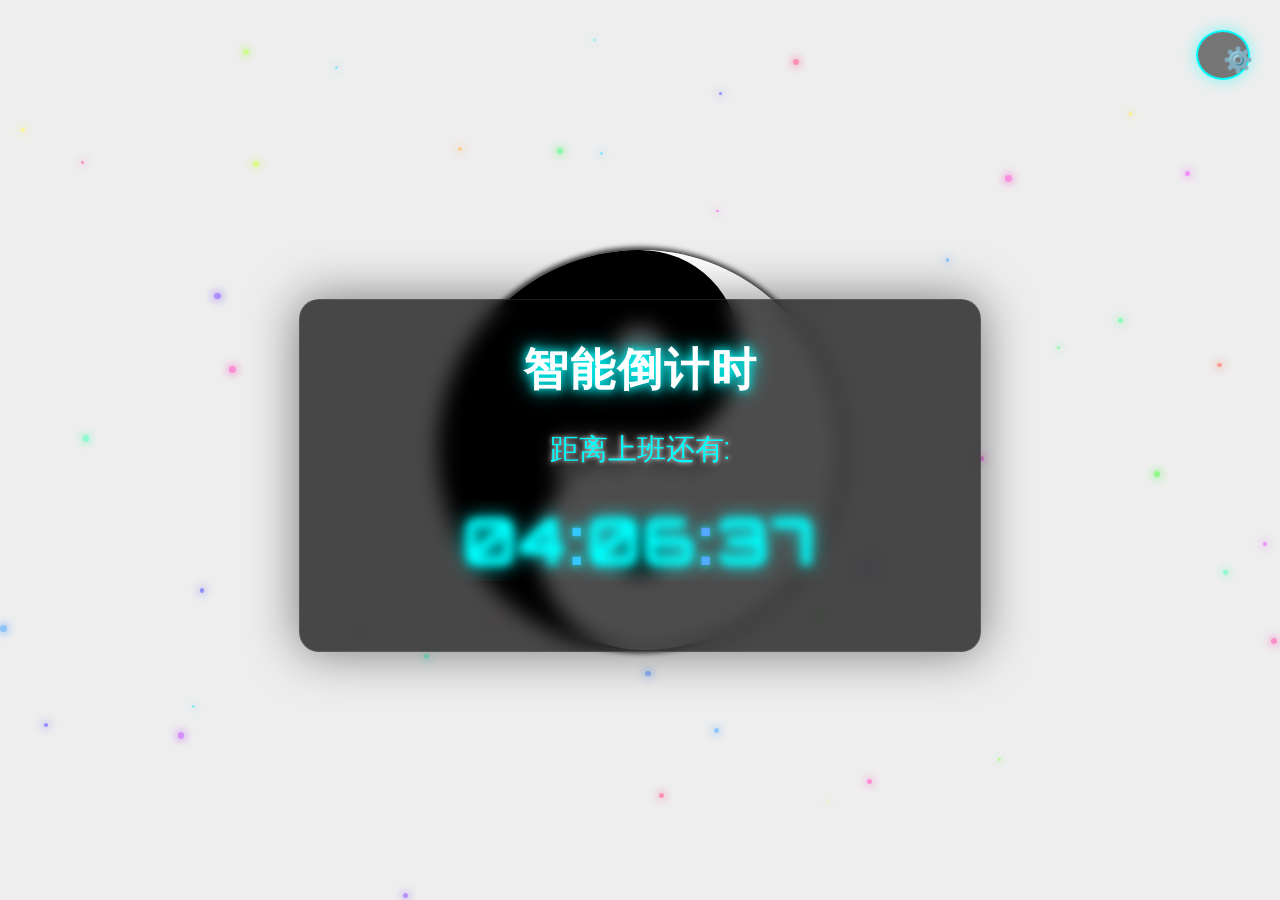
==== commit 4e4dcbae: "new file:   assets/css/countdown.css 	deleted:    assets/css/style.css 	new file:   assets/js/countd" ====
--- a/index.html
+++ b/index.html
@@ -7,358 +7,25 @@
     <title>智能上下班倒计时</title>
     <link href="https://fonts.googleapis.com/css2?family=Orbitron:wght@400;700&family=Press+Start+2P&display=swap"
         rel="stylesheet">
-    <style>
-        body {
-            font-family: 'Arial', sans-serif;
-            background: linear-gradient(-45deg, #ee7752, #e73c7e, #23a6d5, #23d5ab);
-            background-size: 400% 400%;
-            animation: gradientBG 15s ease infinite;
-            display: flex;
-            justify-content: center;
-            align-items: center;
-            height: 100vh;
-            margin: 0;
-            color: white;
-            overflow: hidden;
-        }
-
-        @keyframes gradientBG {
-            0% {
-                background-position: 0% 50%;
-            }
-
-            50% {
-                background-position: 100% 50%;
-            }
-
-            100% {
-                background-position: 0% 50%;
-            }
-        }
-
-        .container {
-            text-align: center;
-            background: rgba(0, 0, 0, 0.7);
-            padding: 40px;
-            border-radius: 20px;
-            box-shadow: 0 0 50px rgba(0, 0, 0, 0.5);
-            backdrop-filter: blur(10px);
-            border: 1px solid rgba(255, 255, 255, 0.1);
-            position: relative;
-            z-index: 10;
-            width: 80%;
-            max-width: 600px;
-        }
-
-        h1 {
-            margin-top: 0;
-            font-size: 2.8em;
-            text-shadow: 0 0 10px #00ffff, 0 0 20px #00ffff;
-            font-family: 'Press Start 2P', cursive;
-            letter-spacing: 2px;
-            margin-bottom: 30px;
-            color: #fff;
-            animation: glow 2s ease-in-out infinite alternate;
-        }
-
-        @keyframes glow {
-            from {
-                text-shadow: 0 0 5px #fff, 0 0 10px #fff, 0 0 15px #00ffff, 0 0 20px #00ffff;
-            }
-
-            to {
-                text-shadow: 0 0 10px #fff, 0 0 20px #fff, 0 0 30px #00ffff, 0 0 40px #00ffff;
-            }
-        }
-
-        .time-display {
-            font-size: 5em;
-            font-weight: bold;
-            margin: 30px 0;
-            text-shadow: 0 0 10px #00ffff, 0 0 20px #00ffff;
-            font-family: 'Orbitron', sans-serif;
-            letter-spacing: 5px;
-            background: linear-gradient(to right, #00ffff, #ff00ff);
-            -webkit-background-clip: text;
-            -webkit-text-fill-color: transparent;
-            position: relative;
-            animation: shake 0.5s ease-in-out infinite alternate;
-        }
-
-        @keyframes shake {
-            0% {
-                transform: translateX(-2px);
-            }
-
-            100% {
-                transform: translateX(2px);
-            }
-        }
-
-        .message {
-            font-size: 1.8em;
-            margin-bottom: 30px;
-            font-family: 'Orbitron', sans-serif;
-            text-shadow: 0 0 5px #fff;
-            color: #00ffff;
-        }
-
-        /* 设置按钮样式 */
-        .settings-btn {
-            position: absolute;
-            top: 20px;
-            right: 20px;
-            background: rgba(0, 0, 0, 0.5);
-            border: 2px solid #00ffff;
-            color: #00ffff;
-            width: 50px;
-            height: 50px;
-            border-radius: 50%;
-            font-size: 1.5em;
-            cursor: pointer;
-            transition: all 0.3s;
-            z-index: 100;
-        }
-
-        .settings-btn:hover {
-            background: rgba(0, 255, 255, 0.2);
-            transform: rotate(90deg);
-        }
-
-        /* 弹窗样式 */
-        .modal {
-            display: none;
-            position: fixed;
-            top: 0;
-            left: 0;
-            width: 100%;
-            height: 100%;
-            background: rgba(0, 0, 0, 0.8);
-            z-index: 1000;
-            justify-content: center;
-            align-items: center;
-        }
-
-        .modal-content {
-            background: rgba(0, 0, 0, 0.9);
-            padding: 30px;
-            border-radius: 20px;
-            border: 2px solid #00ffff;
-            box-shadow: 0 0 30px #00ffff;
-            width: 90%;
-            max-width: 500px;
-            position: relative;
-        }
-
-        .close-btn {
-            position: absolute;
-            top: 10px;
-            right: 15px;
-            font-size: 2em;
-            cursor: pointer;
-            color: #ff00ff;
-        }
-
-        .close-btn:hover {
-            color: #ff0000;
-        }
-
-        .time-input-group {
-            display: flex;
-            justify-content: center;
-            align-items: center;
-            gap: 10px;
-            margin: 20px 0;
-        }
-
-        .time-input-group label {
-            font-size: 1.2em;
-            min-width: 120px;
-            text-align: right;
-        }
-
-        input[type="number"] {
-            padding: 12px;
-            font-size: 1.1em;
-            border: 2px solid #00ffff;
-            border-radius: 10px;
-            margin: 0 5px;
-            background: rgba(0, 0, 0, 0.5);
-            color: white;
-            text-align: center;
-            outline: none;
-            width: 80px;
-        }
-
-        input[type="number"]:focus {
-            box-shadow: 0 0 15px #00ffff;
-        }
-
-        button {
-            padding: 12px 25px;
-            font-size: 1.1em;
-            background: linear-gradient(45deg, #00ffff, #ff00ff);
-            color: black;
-            font-weight: bold;
-            border: none;
-            border-radius: 10px;
-            cursor: pointer;
-            transition: all 0.3s;
-            box-shadow: 0 0 15px rgba(0, 255, 255, 0.5);
-            font-family: 'Orbitron', sans-serif;
-            margin: 10px;
-        }
-
-        button:hover {
-            transform: translateY(-3px);
-            box-shadow: 0 0 25px #00ffff;
-        }
-
-        .finished {
-            animation: pulse 0.5s infinite, explode 1s forwards;
-        }
-
-        @keyframes pulse {
-            0% {
-                transform: scale(1);
-            }
-
-            50% {
-                transform: scale(1.1);
-            }
-
-            100% {
-                transform: scale(1);
-            }
-        }
-
-        @keyframes explode {
-            0% {
-                text-shadow: 0 0 10px #00ffff;
-            }
-
-            100% {
-                text-shadow: 0 0 20px #ff0000, 0 0 30px #ff0000, 0 0 40px #ff0000, 0 0 50px #ff0000;
-            }
-        }
-
-        /* 粒子效果 */
-        .particles {
-            position: absolute;
-            top: 0;
-            left: 0;
-            width: 100%;
-            height: 100%;
-            z-index: 1;
-        }
-
-        .particle {
-            position: absolute;
-            width: 10px;
-            height: 10px;
-            background: rgba(0, 255, 255, 0.7);
-            border-radius: 50%;
-            box-shadow: 0 0 10px #00ffff;
-            animation: float 15s infinite linear;
-        }
-
-        @keyframes float {
-            to {
-                transform: translateY(-100px) rotate(360deg);
-                opacity: 0;
-            }
-        }
-
-        /* 数字跳动效果 */
-        .digit {
-            display: inline-block;
-            position: relative;
-        }
-
-        .digit::before {
-            content: attr(data-old);
-            position: absolute;
-            top: 0;
-            left: 0;
-            width: 100%;
-            height: 100%;
-            animation: flip 0.3s ease-in-out;
-        }
-
-        @keyframes flip {
-            0% {
-                transform: translateY(0);
-                opacity: 1;
-            }
-
-            100% {
-                transform: translateY(-100%);
-                opacity: 0;
-            }
-        }
-
-        .config-title {
-            font-size: 1.8em;
-            margin-bottom: 20px;
-            color: #00ffff;
-            text-align: center;
-        }
-
-        /* 成功提示弹窗 */
-        .success-modal {
-            display: none;
-            position: fixed;
-            top: 0;
-            left: 0;
-            width: 100%;
-            height: 100%;
-            background: rgba(0, 0, 0, 0.8);
-            z-index: 2000;
-            justify-content: center;
-            align-items: center;
-        }
-
-        .success-content {
-            background: rgba(0, 0, 0, 0.9);
-            padding: 30px;
-            border-radius: 20px;
-            border: 2px solid #00ff00;
-            box-shadow: 0 0 30px #00ff00;
-            width: 90%;
-            max-width: 400px;
-            text-align: center;
-            animation: successPulse 1s infinite;
-        }
-
-        @keyframes successPulse {
-            0% {
-                box-shadow: 0 0 10px #00ff00;
-            }
-
-            50% {
-                box-shadow: 0 0 30px #00ff00;
-            }
-
-            100% {
-                box-shadow: 0 0 10px #00ff00;
-            }
-        }
-
-        .success-icon {
-            font-size: 4em;
-            color: #00ff00;
-            margin-bottom: 20px;
-        }
-
-        .success-message {
-            font-size: 1.5em;
-            color: #00ff00;
-            font-family: 'Orbitron', sans-serif;
-        }
-    </style>
+    <link rel="stylesheet" href="assets/css/countdown.css">
 </head>
 
 <body>
+    <!-- 八卦图背景 -->
+    <div id="bagua-wrapper">
+      <div id="bagua-container">
+        <div></div>
+        <div></div>
+        <div></div>
+        <div></div>
+        <div></div>
+        <div></div>
+      </div>
+      <div id="bagua-description">
+        道可道，非常道
+      </div>
+    </div>
+
     <!-- 粒子背景 -->
     <div class="particles" id="particles"></div>
 
@@ -379,6 +46,10 @@
                 <label for="workEndHour">下班时间:</label>
                 <input type="number" id="workEndHour" min="0" max="23" value="18"> :
                 <input type="number" id="workEndMinute" min="0" max="59" value="0">
+            </div>
+            <div class="time-input-group">
+                <label for="showMilliseconds">显示毫秒:</label>
+                <input type="checkbox" id="showMilliseconds">
             </div>
             <div>
                 <button onclick="setWorkTime()">保存设置</button>
@@ -401,211 +72,7 @@
         <div class="time-display" id="countdown">--:--:--</div>
     </div>
 
-    <script>
-        // 默认工作时间配置 (存储在localStorage中)
-        const DEFAULT_WORK_START_HOUR = 9;
-        const DEFAULT_WORK_START_MINUTE = 0;
-        const DEFAULT_WORK_END_HOUR = 18;
-        const DEFAULT_WORK_END_MINUTE = 0;
-
-        // 创建粒子效果
-        function createParticles() {
-            const particlesContainer = document.getElementById('particles');
-            const particleCount = 50;
-
-            for (let i = 0; i < particleCount; i++) {
-                const particle = document.createElement('div');
-                particle.className = 'particle';
-
-                // 随机位置
-                const posX = Math.random() * 100;
-                const posY = Math.random() * 100;
-                const size = Math.random() * 5 + 2;
-                const animationDuration = Math.random() * 20 + 10;
-                const animationDelay = Math.random() * 5;
-                const hue = Math.random() * 360;
-
-                particle.style.left = `${posX}%`;
-                particle.style.top = `${posY}%`;
-                particle.style.width = `${size}px`;
-                particle.style.height = `${size}px`;
-                particle.style.animationDuration = `${animationDuration}s`;
-                particle.style.animationDelay = `${animationDelay}s`;
-                particle.style.background = `hsla(${hue}, 100%, 70%, 0.7)`;
-                particle.style.boxShadow = `0 0 10px hsla(${hue}, 100%, 50%, 0.8)`;
-
-                particlesContainer.appendChild(particle);
-            }
-        }
-
-        // 上一个显示的时间（用于动画效果）
-        let lastTime = "";
-
-        // 打开设置弹窗
-        function openSettings() {
-            document.getElementById('settingsModal').style.display = 'flex';
-            loadConfig();
-        }
-
-        // 关闭设置弹窗
-        function closeSettings() {
-            document.getElementById('settingsModal').style.display = 'none';
-        }
-
-        // 显示成功提示
-        function showSuccess(message) {
-            document.getElementById('successMessage').textContent = message;
-            document.getElementById('successModal').style.display = 'flex';
-
-            // 2秒后自动关闭
-            setTimeout(function () {
-                document.getElementById('successModal').style.display = 'none';
-            }, 2000);
-        }
-
-        // 点击弹窗外部关闭弹窗
-        window.onclick = function (event) {
-            const settingsModal = document.getElementById('settingsModal');
-            const successModal = document.getElementById('successModal');
-
-            if (event.target == settingsModal) {
-                closeSettings();
-            } else if (event.target == successModal) {
-                successModal.style.display = 'none';
-            }
-        }
-
-        // 更新倒计时
-        function updateCountdown() {
-            // 获取当前时间
-            const now = new Date();
-            
-            // 获取工作时间配置
-            const config = getConfig();
-            const workStartHour = config.work_start_hour;
-            const workStartMinute = config.work_start_minute;
-            const workEndHour = config.work_end_hour;
-            const workEndMinute = config.work_end_minute;
-            
-            // 创建今天的工作开始和结束时间
-            const workStart = new Date(now);
-            workStart.setHours(workStartHour, workStartMinute, 0, 0);
-            
-            const workEnd = new Date(now);
-            workEnd.setHours(workEndHour, workEndMinute, 0, 0);
-            
-            let timeDiff, message, finished = false;
-            
-            // 判断当前时间阶段
-            if (now < workStart) {
-                // 上班前
-                timeDiff = workStart - now;
-                message = "距离上班还有:";
-            } else if (now >= workStart && now < workEnd) {
-                // 工作中
-                timeDiff = workEnd - now;
-                message = "距离下班还有:";
-            } else {
-                // 下班后
-                finished = true;
-                message = "🎉 时间到了! 🎉";
-            }
-            
-            if (finished) {
-                document.getElementById('countdown').textContent = '时间到了!';
-                document.getElementById('countdown').className = 'time-display finished';
-                document.getElementById('message').textContent = message;
-            } else {
-                // 计算小时、分钟、秒
-                const hours = Math.floor(timeDiff / (1000 * 60 * 60));
-                const minutes = Math.floor((timeDiff % (1000 * 60 * 60)) / (1000 * 60));
-                const seconds = Math.floor((timeDiff % (1000 * 60)) / 1000);
-                
-                const timeString = `${hours.toString().padStart(2, '0')}:${minutes.toString().padStart(2, '0')}:${seconds.toString().padStart(2, '0')}`;
-                
-                document.getElementById('message').textContent = message;
-                
-                // 添加数字跳动效果
-                if (lastTime !== timeString) {
-                    const countdownElement = document.getElementById('countdown');
-                    const digits = timeString.split('');
-                    let html = '';
-
-                    for (let i = 0; i < digits.length; i++) {
-                        if (digits[i] === ':') {
-                            html += '<span>:</span>';
-                        } else {
-                            html += `<span class="digit">${digits[i]}</span>`;
-                        }
-                    }
-
-                    countdownElement.innerHTML = html;
-                    lastTime = timeString;
-                }
-            }
-        }
-
-        // 获取配置信息
-        function getConfig() {
-            const configStr = localStorage.getItem('workTimeConfig');
-            if (configStr) {
-                return JSON.parse(configStr);
-            } else {
-                // 返回默认配置
-                return {
-                    work_start_hour: DEFAULT_WORK_START_HOUR,
-                    work_start_minute: DEFAULT_WORK_START_MINUTE,
-                    work_end_hour: DEFAULT_WORK_END_HOUR,
-                    work_end_minute: DEFAULT_WORK_END_MINUTE
-                };
-            }
-        }
-
-        // 设置工作时间
-        function setWorkTime() {
-            const startHour = document.getElementById('workStartHour').value;
-            const startMinute = document.getElementById('workStartMinute').value;
-            const endHour = document.getElementById('workEndHour').value;
-            const endMinute = document.getElementById('workEndMinute').value;
-
-            // 保存到localStorage
-            const config = {
-                work_start_hour: parseInt(startHour),
-                work_start_minute: parseInt(startMinute),
-                work_end_hour: parseInt(endHour),
-                work_end_minute: parseInt(endMinute)
-            };
-            
-            localStorage.setItem('workTimeConfig', JSON.stringify(config));
-            
-            // 使用自定义成功提示弹窗
-            showSuccess("设置保存成功!");
-            // 重新加载倒计时
-            updateCountdown();
-            // 关闭设置弹窗
-            closeSettings();
-        }
-
-        // 加载当前配置
-        function loadConfig() {
-            const config = getConfig();
-            document.getElementById('workStartHour').value = config.work_start_hour;
-            document.getElementById('workStartMinute').value = config.work_start_minute;
-            document.getElementById('workEndHour').value = config.work_end_hour;
-            document.getElementById('workEndMinute').value = config.work_end_minute;
-        }
-
-        // 页面加载完成后创建粒子并初始化
-        window.addEventListener('load', function () {
-            createParticles();
-        });
-
-        // 每秒更新一次倒计时
-        setInterval(updateCountdown, 1000);
-
-        // 初始化
-        updateCountdown();
-    </script>
+    <script src="assets/js/countdown.js"></script>
 </body>
 
 </html>
--- a/assets/css/countdown.css
+++ b/assets/css/countdown.css
@@ -0,0 +1,481 @@
+body {
+    font-family: 'Arial', sans-serif;
+    background: #eee;
+    display: flex;
+    justify-content: center;
+    align-items: center;
+    height: 100vh;
+    margin: 0;
+    color: white;
+    overflow: hidden;
+}
+
+/* 八卦图样式 */
+@keyframes rotateBagua {
+    from {
+        transform: rotate(0deg);
+    }
+    to {
+        transform: rotate(360deg);
+    }
+}
+
+#bagua-container {
+    width: 400px;
+    height: 400px;
+    border-radius: 50%;
+    position: absolute;
+    overflow: hidden;
+    animation: rotateBagua 10s linear infinite;
+    box-shadow: 0px 0px 5px 3px rgba(0, 0, 0, 0.75);
+    z-index: 0;
+}
+
+@media (max-width: 500px) {
+    #bagua-container {
+        width: 200px;
+        height: 200px;
+    }
+}
+
+#bagua-container > div:first-child {
+    width: 50%;
+    height: 100%;
+    position: absolute;
+    left: 0;
+    background: black;
+}
+
+#bagua-container > div:nth-child(2) {
+    width: 50%;
+    height: 100%;
+    position: absolute;
+    right: 0;
+    background: white;
+}
+
+#bagua-container > div:nth-child(3) {
+    position: absolute;
+    width: 200px;
+    height: 200px;
+    left: 50%;
+    margin-left: -100px;
+    border-radius: 50%;
+    background: black;
+}
+
+@media (max-width: 500px) {
+    #bagua-container > div:nth-child(3) {
+        width: 100px;
+        height: 100px;
+        margin-left: -50px;
+    }
+}
+
+#bagua-container > div:nth-child(4) {
+    position: absolute;
+    width: 200px;
+    height: 200px;
+    left: 50%;
+    bottom: 0;
+    margin-left: -100px;
+    border-radius: 50%;
+    background: white;
+}
+
+@media (max-width: 500px) {
+    #bagua-container > div:nth-child(4) {
+        width: 100px;
+        height: 100px;
+        margin-left: -50px;
+    }
+}
+
+#bagua-container > div:nth-child(5) {
+    position: absolute;
+    width: 50px;
+    height: 50px;
+    left: 50%;
+    top: 75px;
+    margin-left: -25px;
+    border-radius: 50%;
+    background: white;
+}
+
+@media (max-width: 500px) {
+    #bagua-container > div:nth-child(5) {
+        width: 25px;
+        height: 25px;
+        top: 37.5px;
+        margin-left: -12.5px;
+    }
+}
+
+#bagua-container > div:nth-child(6) {
+    position: absolute;
+    width: 50px;
+    height: 50px;
+    left: 50%;
+    bottom: 75px;
+    margin-left: -25px;
+    border-radius: 50%;
+    background: black;
+}
+
+@media (max-width: 500px) {
+    #bagua-container > div:nth-child(6) {
+        width: 25px;
+        height: 25px;
+        bottom: 37.5px;
+        margin-left: -12.5px;
+    }
+}
+
+#bagua-wrapper {
+    height: 100vh;
+    display: flex;
+    justify-content: center;
+    align-items: center;
+    flex-direction: column;
+    position: absolute;
+    top: 0;
+    left: 0;
+    width: 100%;
+}
+
+#bagua-description {
+    margin-top: 1em;
+    color: #000;
+    font-size: 1.2em;
+    z-index: 2;
+    background: rgba(255, 255, 255, 0.7);
+    padding: 10px 20px;
+    border-radius: 10px;
+}
+
+.container {
+    text-align: center;
+    background: rgba(0, 0, 0, 0.7);
+    padding: 40px;
+    border-radius: 20px;
+    box-shadow: 0 0 50px rgba(0, 0, 0, 0.5);
+    backdrop-filter: blur(10px);
+    border: 1px solid rgba(255, 255, 255, 0.1);
+    position: relative;
+    z-index: 10;
+    width: 80%;
+    max-width: 600px;
+    margin-top: 50px;
+}
+
+h1 {
+    margin-top: 0;
+    font-size: 2.8em;
+    text-shadow: 0 0 10px #00ffff, 0 0 20px #00ffff;
+    font-family: 'Press Start 2P', cursive;
+    letter-spacing: 2px;
+    margin-bottom: 30px;
+    color: #fff;
+    animation: glow 2s ease-in-out infinite alternate;
+}
+
+@keyframes glow {
+    from {
+        text-shadow: 0 0 5px #fff, 0 0 10px #fff, 0 0 15px #00ffff, 0 0 20px #00ffff;
+    }
+
+    to {
+        text-shadow: 0 0 10px #fff, 0 0 20px #fff, 0 0 30px #00ffff, 0 0 40px #00ffff;
+    }
+}
+
+.time-display {
+    font-size: 4em;
+    font-weight: bold;
+    margin: 30px 0;
+    text-shadow: 0 0 10px #00ffff, 0 0 20px #00ffff;
+    font-family: 'Orbitron', sans-serif;
+    letter-spacing: 3px;
+    background: linear-gradient(to right, #00ffff, #ff00ff);
+    -webkit-background-clip: text;
+    -webkit-text-fill-color: transparent;
+    position: relative;
+    white-space: nowrap;
+    overflow: hidden;
+    text-overflow: ellipsis;
+}
+
+.message {
+    font-size: 1.8em;
+    margin-bottom: 30px;
+    font-family: 'Orbitron', sans-serif;
+    text-shadow: 0 0 5px #fff;
+    color: #00ffff;
+}
+
+/* 设置按钮样式 */
+.settings-btn {
+    position: absolute;
+    top: 20px;
+    right: 20px;
+    background: rgba(0, 0, 0, 0.5);
+    border: 2px solid #00ffff;
+    color: #00ffff;
+    width: 50px;
+    height: 50px;
+    border-radius: 50%;
+    font-size: 1.5em;
+    cursor: pointer;
+    transition: all 0.3s;
+    z-index: 100;
+}
+
+.settings-btn:hover {
+    background: rgba(0, 255, 255, 0.2);
+    transform: rotate(90deg);
+}
+
+/* 弹窗样式 */
+.modal {
+    display: none;
+    position: fixed;
+    top: 0;
+    left: 0;
+    width: 100%;
+    height: 100%;
+    background: rgba(0, 0, 0, 0.8);
+    z-index: 1000;
+    justify-content: center;
+    align-items: center;
+}
+
+.modal-content {
+    background: rgba(0, 0, 0, 0.9);
+    padding: 30px;
+    border-radius: 20px;
+    border: 2px solid #00ffff;
+    box-shadow: 0 0 30px #00ffff;
+    width: 90%;
+    max-width: 500px;
+    position: relative;
+}
+
+.close-btn {
+    position: absolute;
+    top: 10px;
+    right: 15px;
+    font-size: 2em;
+    cursor: pointer;
+    color: #ff00ff;
+}
+
+.close-btn:hover {
+    color: #ff0000;
+}
+
+.time-input-group {
+    display: flex;
+    justify-content: center;
+    align-items: center;
+    gap: 10px;
+    margin: 20px 0;
+}
+
+.time-input-group label {
+    font-size: 1.2em;
+    min-width: 120px;
+    text-align: right;
+}
+
+input[type="number"] {
+    padding: 12px;
+    font-size: 1.1em;
+    border: 2px solid #00ffff;
+    border-radius: 10px;
+    margin: 0 5px;
+    background: rgba(0, 0, 0, 0.5);
+    color: white;
+    text-align: center;
+    outline: none;
+    width: 80px;
+}
+
+input[type="number"]:focus {
+    box-shadow: 0 0 15px #00ffff;
+}
+
+/* 毫秒显示开关样式 */
+input[type="checkbox"] {
+    width: 20px;
+    height: 20px;
+    accent-color: #00ffff;
+    cursor: pointer;
+}
+
+.time-input-group input[type="checkbox"] + label {
+    min-width: auto;
+    text-align: left;
+    cursor: pointer;
+}
+
+button {
+    padding: 12px 25px;
+    font-size: 1.1em;
+    background: linear-gradient(45deg, #00ffff, #ff00ff);
+    color: black;
+    font-weight: bold;
+    border: none;
+    border-radius: 10px;
+    cursor: pointer;
+    transition: all 0.3s;
+    box-shadow: 0 0 15px rgba(0, 255, 255, 0.5);
+    font-family: 'Orbitron', sans-serif;
+    margin: 10px;
+}
+
+button:hover {
+    transform: translateY(-3px);
+    box-shadow: 0 0 25px #00ffff;
+}
+
+.finished {
+    animation: pulse 0.5s infinite, explode 1s forwards;
+}
+
+@keyframes pulse {
+    0% {
+        transform: scale(1);
+    }
+
+    50% {
+        transform: scale(1.1);
+    }
+
+    100% {
+        transform: scale(1);
+    }
+}
+
+@keyframes explode {
+    0% {
+        text-shadow: 0 0 10px #00ffff;
+    }
+
+    100% {
+        text-shadow: 0 0 20px #ff0000, 0 0 30px #ff0000, 0 0 40px #ff0000, 0 0 50px #ff0000;
+    }
+}
+
+/* 粒子效果 */
+.particles {
+    position: absolute;
+    top: 0;
+    left: 0;
+    width: 100%;
+    height: 100%;
+    z-index: 1;
+}
+
+.particle {
+    position: absolute;
+    width: 10px;
+    height: 10px;
+    background: rgba(0, 255, 255, 0.7);
+    border-radius: 50%;
+    box-shadow: 0 0 10px #00ffff;
+    animation: float 15s infinite linear;
+}
+
+@keyframes float {
+    to {
+        transform: translateY(-100px) rotate(360deg);
+        opacity: 0;
+    }
+}
+
+/* 数字跳动效果 */
+.digit {
+    display: inline-block;
+    position: relative;
+}
+
+.digit::before {
+    content: attr(data-old);
+    position: absolute;
+    top: 0;
+    left: 0;
+    width: 100%;
+    height: 100%;
+    animation: flip 0.3s ease-in-out;
+}
+
+@keyframes flip {
+    0% {
+        transform: translateY(0);
+        opacity: 1;
+    }
+
+    100% {
+        transform: translateY(-100%);
+        opacity: 0;
+    }
+}
+
+.config-title {
+    font-size: 1.8em;
+    margin-bottom: 20px;
+    color: #00ffff;
+    text-align: center;
+}
+
+/* 成功提示弹窗 */
+.success-modal {
+    display: none;
+    position: fixed;
+    top: 0;
+    left: 0;
+    width: 100%;
+    height: 100%;
+    background: rgba(0, 0, 0, 0.8);
+    z-index: 2000;
+    justify-content: center;
+    align-items: center;
+}
+
+.success-content {
+    background: rgba(0, 0, 0, 0.9);
+    padding: 30px;
+    border-radius: 20px;
+    border: 2px solid #00ff00;
+    box-shadow: 0 0 30px #00ff00;
+    width: 90%;
+    max-width: 400px;
+    text-align: center;
+    animation: successPulse 1s infinite;
+}
+
+@keyframes successPulse {
+    0% {
+        box-shadow: 0 0 10px #00ff00;
+    }
+
+    50% {
+        box-shadow: 0 0 30px #00ff00;
+    }
+
+    100% {
+        box-shadow: 0 0 10px #00ff00;
+    }
+}
+
+.success-icon {
+    font-size: 4em;
+    color: #00ff00;
+    margin-bottom: 20px;
+}
+
+.success-message {
+    font-size: 1.5em;
+    color: #00ff00;
+    font-family: 'Orbitron', sans-serif;
+}
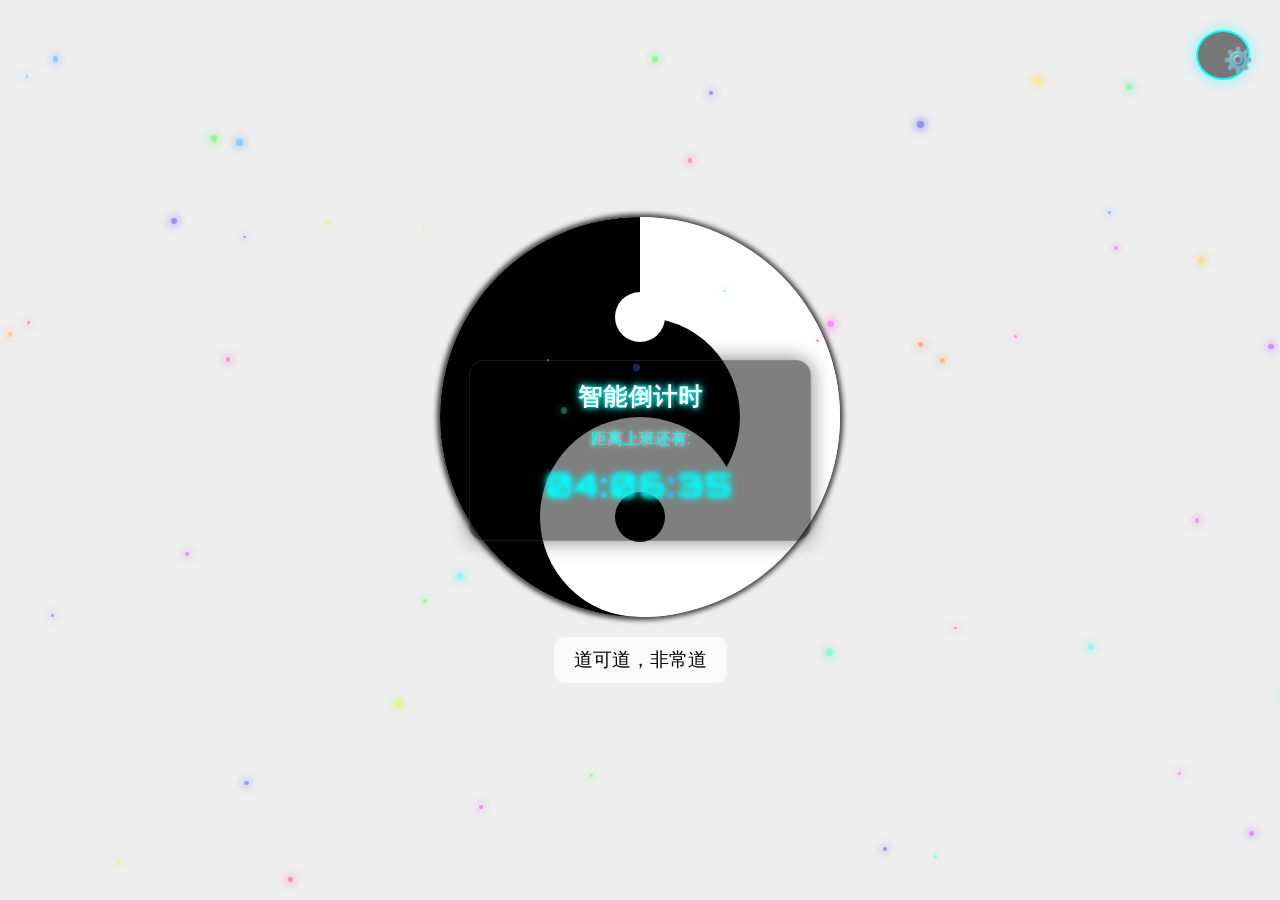
==== commit dd30d4aa: "modified:   assets/css/countdown.css 	modified:   index.html" ====
--- a/index.html
+++ b/index.html
@@ -11,19 +11,29 @@
 </head>
 
 <body>
-    <!-- 八卦图背景 -->
-    <div id="bagua-wrapper">
-      <div id="bagua-container">
-        <div></div>
-        <div></div>
-        <div></div>
-        <div></div>
-        <div></div>
-        <div></div>
-      </div>
-      <div id="bagua-description">
-        道可道，非常道
-      </div>
+    <!-- 主容器 -->
+    <div class="main-container">
+        <div id="bagua-wrapper">
+            <div id="bagua-container">
+                <div></div>
+                <div></div>
+                <div></div>
+                <div></div>
+                <div></div>
+                <div></div>
+            </div>
+            <div id="bagua-description">
+                道可道，非常道
+            </div>
+            <!-- 倒计时放在八卦图中央 -->
+            <div class="countdown-overlay">
+                <div class="container">
+                    <h1>智能倒计时</h1>
+                    <div class="message" id="message">距离下班还有:</div>
+                    <div class="time-display" id="countdown">--:--:--</div>
+                </div>
+            </div>
+        </div>
     </div>
 
     <!-- 粒子背景 -->
@@ -66,12 +76,6 @@
         </div>
     </div>
 
-    <div class="container">
-        <h1>智能倒计时</h1>
-        <div class="message" id="message">距离下班还有:</div>
-        <div class="time-display" id="countdown">--:--:--</div>
-    </div>
-
     <script src="assets/js/countdown.js"></script>
 </body>
 
--- a/assets/css/countdown.css
+++ b/assets/css/countdown.css
@@ -1,13 +1,22 @@
 body {
     font-family: 'Arial', sans-serif;
     background: #eee;
-    display: flex;
-    justify-content: center;
-    align-items: center;
-    height: 100vh;
     margin: 0;
     color: white;
     overflow: hidden;
+    height: 100vh;
+    display: flex;
+    justify-content: center;
+    align-items: center;
+}
+
+/* 主容器 */
+.main-container {
+    width: 100%;
+    height: 100%;
+    display: flex;
+    justify-content: center;
+    align-items: center;
 }
 
 /* 八卦图样式 */
@@ -24,11 +33,14 @@
     width: 400px;
     height: 400px;
     border-radius: 50%;
-    position: absolute;
+    position: relative;
     overflow: hidden;
     animation: rotateBagua 10s linear infinite;
     box-shadow: 0px 0px 5px 3px rgba(0, 0, 0, 0.75);
     z-index: 0;
+    display: flex;
+    justify-content: center;
+    align-items: center;
 }
 
 @media (max-width: 500px) {
@@ -132,15 +144,11 @@
 }
 
 #bagua-wrapper {
-    height: 100vh;
     display: flex;
     justify-content: center;
     align-items: center;
     flex-direction: column;
-    position: absolute;
-    top: 0;
-    left: 0;
-    width: 100%;
+    position: relative;
 }
 
 #bagua-description {
@@ -151,30 +159,40 @@
     background: rgba(255, 255, 255, 0.7);
     padding: 10px 20px;
     border-radius: 10px;
+    text-align: center;
+}
+
+/* 倒计时覆盖层 */
+.countdown-overlay {
+    position: absolute;
+    top: 0;
+    left: 0;
+    width: 100%;
+    height: 100%;
+    display: flex;
+    justify-content: center;
+    align-items: center;
+    z-index: 10;
 }
 
 .container {
     text-align: center;
-    background: rgba(0, 0, 0, 0.7);
-    padding: 40px;
-    border-radius: 20px;
-    box-shadow: 0 0 50px rgba(0, 0, 0, 0.5);
-    backdrop-filter: blur(10px);
+    background: rgba(0, 0, 0, 0.5); /* 半透明背景 */
+    padding: 20px;
+    border-radius: 15px;
+    box-shadow: 0 0 20px rgba(0, 0, 0, 0.5);
     border: 1px solid rgba(255, 255, 255, 0.1);
-    position: relative;
-    z-index: 10;
     width: 80%;
-    max-width: 600px;
-    margin-top: 50px;
+    max-width: 300px;
 }
 
 h1 {
     margin-top: 0;
-    font-size: 2.8em;
-    text-shadow: 0 0 10px #00ffff, 0 0 20px #00ffff;
+    font-size: 1.5em;
+    text-shadow: 0 0 5px #00ffff, 0 0 10px #00ffff;
     font-family: 'Press Start 2P', cursive;
-    letter-spacing: 2px;
-    margin-bottom: 30px;
+    letter-spacing: 1px;
+    margin-bottom: 15px;
     color: #fff;
     animation: glow 2s ease-in-out infinite alternate;
 }
@@ -190,12 +208,12 @@
 }
 
 .time-display {
-    font-size: 4em;
+    font-size: 2em;
     font-weight: bold;
-    margin: 30px 0;
-    text-shadow: 0 0 10px #00ffff, 0 0 20px #00ffff;
+    margin: 15px 0;
+    text-shadow: 0 0 5px #00ffff, 0 0 10px #00ffff;
     font-family: 'Orbitron', sans-serif;
-    letter-spacing: 3px;
+    letter-spacing: 2px;
     background: linear-gradient(to right, #00ffff, #ff00ff);
     -webkit-background-clip: text;
     -webkit-text-fill-color: transparent;
@@ -206,16 +224,28 @@
 }
 
 .message {
-    font-size: 1.8em;
-    margin-bottom: 30px;
+    font-size: 1em;
+    margin-bottom: 15px;
     font-family: 'Orbitron', sans-serif;
     text-shadow: 0 0 5px #fff;
     color: #00ffff;
 }
 
+
+
+@keyframes glow {
+    from {
+        text-shadow: 0 0 5px #fff, 0 0 10px #fff, 0 0 15px #00ffff, 0 0 20px #00ffff;
+    }
+
+    to {
+        text-shadow: 0 0 10px #fff, 0 0 20px #fff, 0 0 30px #00ffff, 0 0 40px #00ffff;
+    }
+}
+
 /* 设置按钮样式 */
 .settings-btn {
-    position: absolute;
+    position: fixed;
     top: 20px;
     right: 20px;
     background: rgba(0, 0, 0, 0.5);
@@ -478,4 +508,59 @@
     font-size: 1.5em;
     color: #00ff00;
     font-family: 'Orbitron', sans-serif;
-}+}
+
+/* 响应式设计 */
+@media (max-width: 768px) {
+    #bagua-container {
+        width: 300px;
+        height: 300px;
+    }
+    
+    .container {
+        width: 70%;
+        padding: 15px;
+    }
+    
+    h1 {
+        font-size: 1.2em;
+    }
+    
+    .time-display {
+        font-size: 1.5em;
+    }
+    
+    .message {
+        font-size: 0.9em;
+    }
+}
+
+@media (max-width: 480px) {
+    #bagua-container {
+        width: 200px;
+        height: 200px;
+    }
+    
+    .container {
+        width: 80%;
+        padding: 10px;
+        max-width: 200px;
+    }
+    
+    h1 {
+        font-size: 1em;
+    }
+    
+    .time-display {
+        font-size: 1.2em;
+    }
+    
+    .message {
+        font-size: 0.8em;
+    }
+    
+    #bagua-description {
+        font-size: 1em;
+        padding: 5px 10px;
+    }
+}
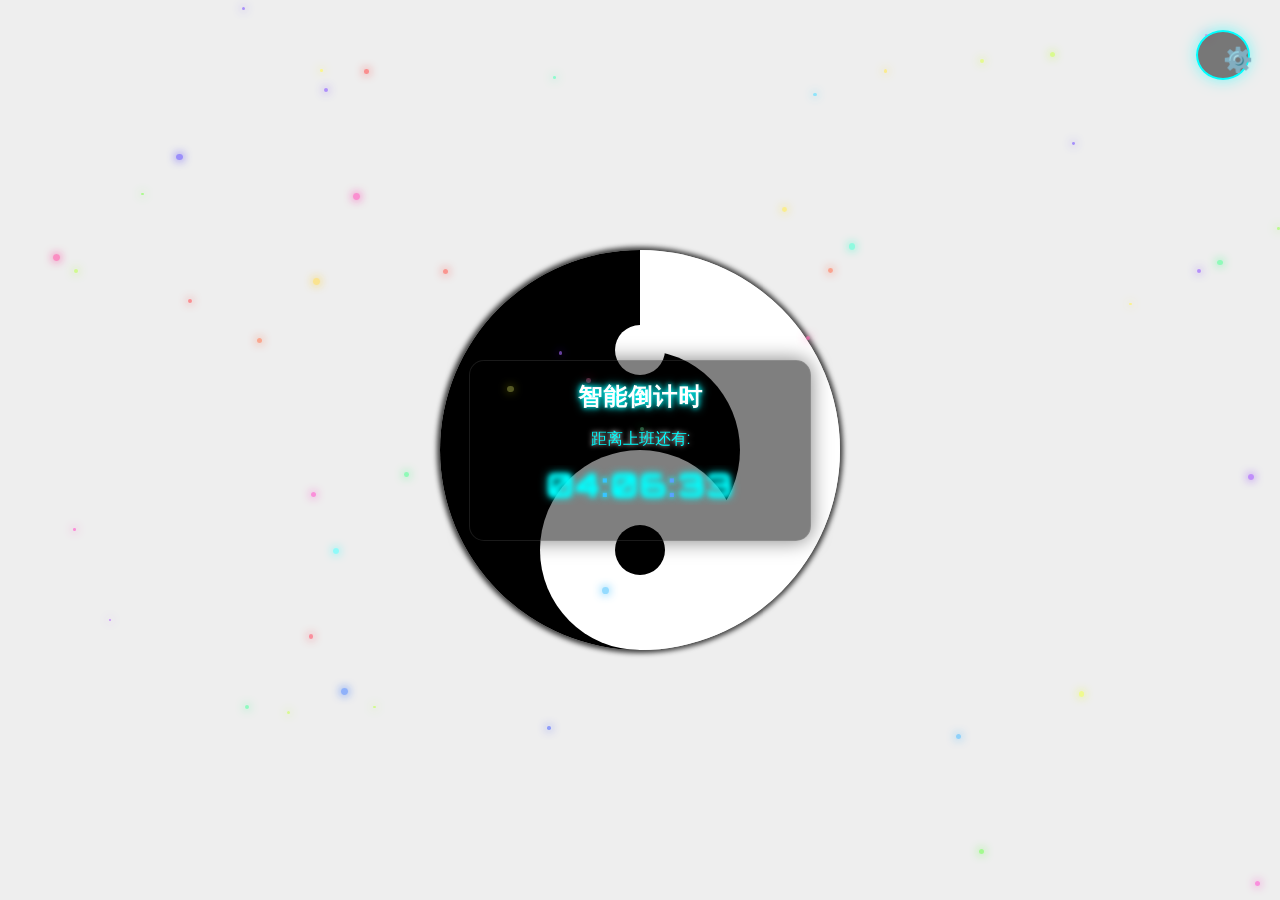
==== commit 90f7ffd5: "modified:   index.html" ====
--- a/index.html
+++ b/index.html
@@ -21,9 +21,6 @@
                 <div></div>
                 <div></div>
                 <div></div>
-            </div>
-            <div id="bagua-description">
-                道可道，非常道
             </div>
             <!-- 倒计时放在八卦图中央 -->
             <div class="countdown-overlay">
